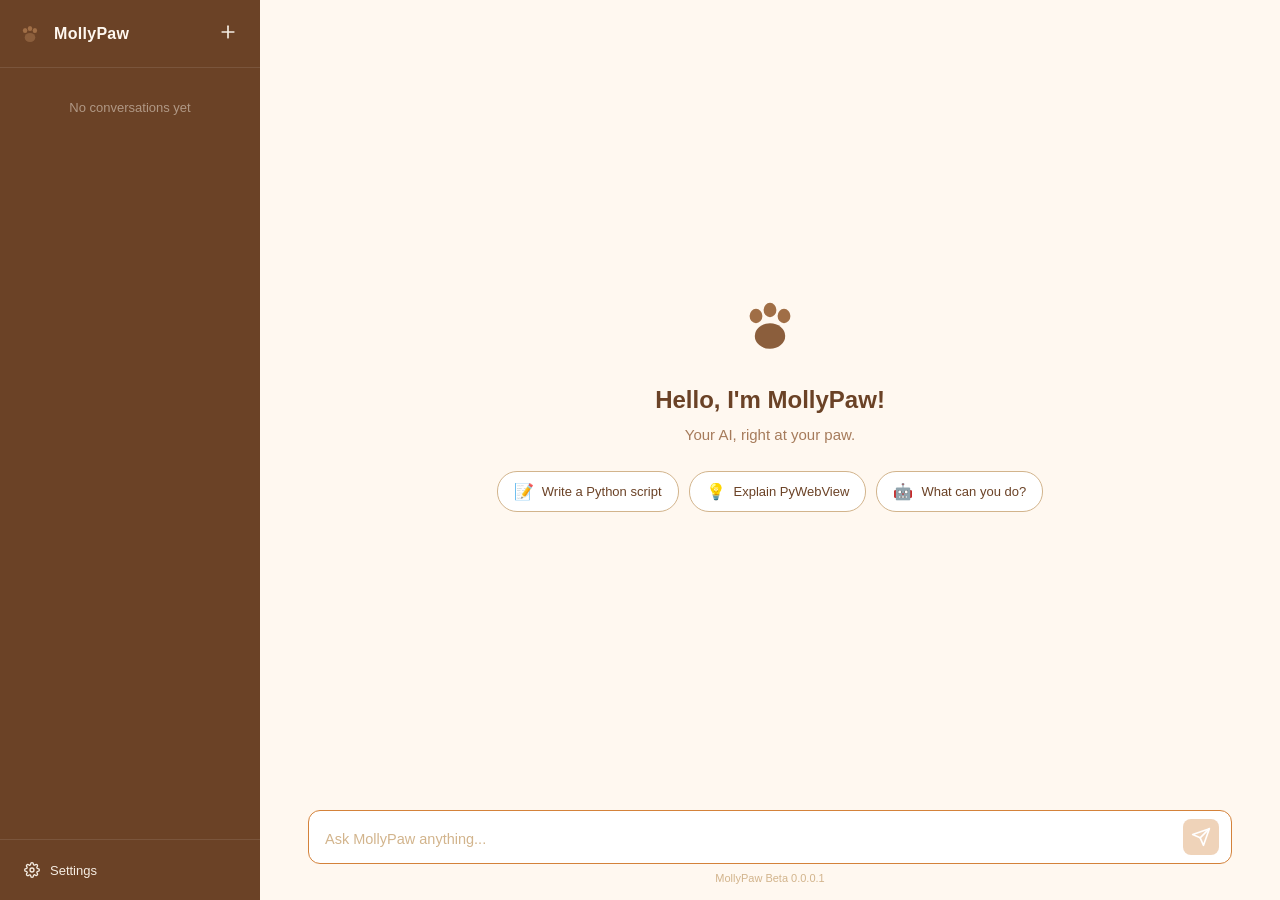
==== frontend/index.html @ 0b3f0322 "fix: inline SVG logo into HTML, add paw-print icon assets, update brand/plan docs" ====
﻿<!DOCTYPE html>
<html lang="zh-CN">
<head>
  <meta charset="UTF-8">
  <meta name="viewport" content="width=device-width, initial-scale=1.0">
  <title>MollyPaw</title>
  <link rel="stylesheet" href="style.css">
</head>
<body>
  <!-- 侧边栏 -->
  <aside id="sidebar">
    <div class="sidebar-header">
      <div class="logo-area">
        <svg role="img" aria-label="MollyPaw logo" class="logo-img" viewBox="0 0 200 200" xmlns="http://www.w3.org/2000/svg"><ellipse cx="100" cy="125" rx="38" ry="32" fill="#8B5E3C"/><ellipse cx="65" cy="75" rx="16" ry="18" fill="#A06E46"/><ellipse cx="100" cy="60" rx="16" ry="18" fill="#A06E46"/><ellipse cx="135" cy="75" rx="16" ry="18" fill="#A06E46"/></svg>
        <span class="logo-text">MollyPaw</span>
      </div>
      <button id="new-chat-btn" class="icon-btn" title="New Chat">
        <svg width="20" height="20" viewBox="0 0 24 24" fill="none" stroke="currentColor" stroke-width="2" stroke-linecap="round" stroke-linejoin="round">
          <line x1="12" y1="5" x2="12" y2="19"></line>
          <line x1="5" y1="12" x2="19" y2="12"></line>
        </svg>
      </button>
    </div>
    <div class="sidebar-content">
      <div class="chat-history" id="chat-history">
        <div class="history-empty">No conversations yet</div>
      </div>
    </div>
    <div class="sidebar-footer">
      <button id="settings-btn" class="sidebar-action-btn">
        <svg width="16" height="16" viewBox="0 0 24 24" fill="none" stroke="currentColor" stroke-width="2" stroke-linecap="round" stroke-linejoin="round">
          <circle cx="12" cy="12" r="3"></circle>
          <path d="M19.4 15a1.65 1.65 0 0 0 .33 1.82l.06.06a2 2 0 0 1 0 2.83 2 2 0 0 1-2.83 0l-.06-.06a1.65 1.65 0 0 0-1.82-.33 1.65 1.65 0 0 0-1 1.51V21a2 2 0 0 1-2 2 2 2 0 0 1-2-2v-.09A1.65 1.65 0 0 0 9 19.4a1.65 1.65 0 0 0-1.82.33l-.06.06a2 2 0 0 1-2.83 0 2 2 0 0 1 0-2.83l.06-.06A1.65 1.65 0 0 0 4.68 15a1.65 1.65 0 0 0-1.51-1H3a2 2 0 0 1-2-2 2 2 0 0 1 2-2h.09A1.65 1.65 0 0 0 4.6 9a1.65 1.65 0 0 0-.33-1.82l-.06-.06a2 2 0 0 1 0-2.83 2 2 0 0 1 2.83 0l.06.06A1.65 1.65 0 0 0 9 4.68a1.65 1.65 0 0 0 1-1.51V3a2 2 0 0 1 2-2 2 2 0 0 1 2 2v.09a1.65 1.65 0 0 0 1 1.51 1.65 1.65 0 0 0 1.82-.33l.06-.06a2 2 0 0 1 2.83 0 2 2 0 0 1 0 2.83l-.06.06A1.65 1.65 0 0 0 19.4 9a1.65 1.65 0 0 0 1.51 1H21a2 2 0 0 1 2 2 2 2 0 0 1-2 2h-.09a1.65 1.65 0 0 0-1.51 1z"></path>
        </svg>
        <span>Settings</span>
      </button>
    </div>
  </aside>

  <!-- 主聊天区域 -->
  <main id="main">
    <div class="chat-container" id="chat-container">
      <!-- 欢迎信息 -->
      <div class="welcome-screen" id="welcome-screen">
        <svg role="img" aria-label="MollyPaw logo" class="welcome-logo" viewBox="0 0 200 200" xmlns="http://www.w3.org/2000/svg"><ellipse cx="100" cy="125" rx="38" ry="32" fill="#8B5E3C"/><ellipse cx="65" cy="75" rx="16" ry="18" fill="#A06E46"/><ellipse cx="100" cy="60" rx="16" ry="18" fill="#A06E46"/><ellipse cx="135" cy="75" rx="16" ry="18" fill="#A06E46"/></svg>
        <h1>Hello, I'm MollyPaw!</h1>
        <p class="welcome-sub">Your AI, right at your paw.</p>
        <div class="welcome-prompts">
          <button class="prompt-chip" data-prompt="Help me write a Python script to sort files by extension">
            <span class="prompt-icon">&#128221;</span>
            <span>Write a Python script</span>
          </button>
          <button class="prompt-chip" data-prompt="Explain how PyWebView works under the hood">
            <span class="prompt-icon">&#128161;</span>
            <span>Explain PyWebView</span>
          </button>
          <button class="prompt-chip" data-prompt="What can you do as an AI agent?">
            <span class="prompt-icon">&#129302;</span>
            <span>What can you do?</span>
          </button>
        </div>
      </div>

      <!-- 消息区域 -->
      <div class="messages" id="messages"></div>
    </div>

    <!-- 输入区域 -->
    <div class="input-area">
      <div class="input-wrapper">
        <textarea id="user-input" placeholder="Ask MollyPaw anything..." rows="1"></textarea>
        <button id="send-btn" class="send-btn" disabled>
          <svg width="20" height="20" viewBox="0 0 24 24" fill="none" stroke="currentColor" stroke-width="2" stroke-linecap="round" stroke-linejoin="round">
            <line x1="22" y1="2" x2="11" y2="13"></line>
            <polygon points="22 2 15 22 11 13 2 9 22 2"></polygon>
          </svg>
        </button>
      </div>
      <p class="input-hint">MollyPaw Beta 0.0.0.1</p>
    </div>
  </main>

  <!-- 设置面板 -->
  <div class="modal-overlay" id="settings-modal" style="display:none;">
    <div class="modal">
      <div class="modal-header">
        <h2>Settings</h2>
        <button id="settings-close" class="icon-btn">&times;</button>
      </div>
      <div class="modal-body">
        <div class="form-group">
          <label for="cfg-api-key">API Key</label>
          <input type="password" id="cfg-api-key" placeholder="sk-...">
        </div>
        <div class="form-group">
          <label for="cfg-base-url">Base URL</label>
          <input type="text" id="cfg-base-url" placeholder="https://api.openai.com/v1">
        </div>
        <div class="form-group">
          <label for="cfg-model">Model</label>
          <input type="text" id="cfg-model" placeholder="gpt-3.5-turbo">
        </div>
        <div class="form-group">
          <label for="cfg-temperature">Temperature</label>
          <input type="number" id="cfg-temperature" min="0" max="2" step="0.1" placeholder="0.7">
        </div>
        <div class="form-actions">
          <button id="cfg-save" class="btn-primary">Save</button>
          <button id="cfg-cancel" class="btn-secondary">Cancel</button>
        </div>
        <div id="cfg-status" class="cfg-status"></div>
      </div>
    </div>
  </div>

  <script src="app.js"></script>
</body>
</html>
---- frontend/style.css ----
﻿/* MollyPaw - Warm Brown & White Theme */

:root {
  --deep-brown: #6B4226;
  --mid-brown: #8B5E3C;
  --light-brown: #A67B5B;
  --tan: #D2B48C;
  --pure-white: #FFFFFF;
  --cream: #FFF8F0;
  --warm-gray: #F5EDE3;
  --paw-orange: #D4823A;
  --dark-brown: #3A2A1A;
  --sidebar-width: 260px;
  --radius: 8px;
}

* { margin: 0; padding: 0; box-sizing: border-box; }

body {
  font-family: -apple-system, BlinkMacSystemFont, "Segoe UI", Roboto, "Helvetica Neue", Arial, sans-serif;
  background: var(--cream);
  color: var(--deep-brown);
  display: flex;
  height: 100vh;
  overflow: hidden;
}

/* ---- Sidebar ---- */
#sidebar {
  width: var(--sidebar-width);
  min-width: var(--sidebar-width);
  background: var(--deep-brown);
  color: var(--warm-gray);
  display: flex;
  flex-direction: column;
  user-select: none;
}

.sidebar-header {
  display: flex;
  align-items: center;
  justify-content: space-between;
  padding: 16px;
  border-bottom: 1px solid rgba(255,255,255,0.1);
}

.logo-area {
  display: flex;
  align-items: center;
  gap: 10px;
}

.logo-img {
  width: 28px;
  height: 28px;
  border-radius: 6px;
}

.logo-text {
  font-size: 16px;
  font-weight: 700;
  color: var(--cream);
  letter-spacing: 0.3px;
}

.icon-btn {
  background: none;
  border: none;
  color: var(--warm-gray);
  cursor: pointer;
  padding: 6px;
  border-radius: 6px;
  font-size: 18px;
  line-height: 1;
  transition: background 0.15s;
}
.icon-btn:hover { background: rgba(255,255,255,0.12); }

.sidebar-content {
  flex: 1;
  overflow-y: auto;
  padding: 8px;
}

.chat-history { display: flex; flex-direction: column; gap: 2px; }
.history-empty {
  padding: 24px 16px;
  text-align: center;
  opacity: 0.5;
  font-size: 13px;
}
.history-item {
  padding: 10px 12px;
  border-radius: 6px;
  cursor: pointer;
  font-size: 13px;
  white-space: nowrap;
  overflow: hidden;
  text-overflow: ellipsis;
  transition: background 0.15s;
}
.history-item:hover { background: rgba(255,255,255,0.1); }
.history-item.active { background: rgba(255,255,255,0.15); color: var(--pure-white); }

.sidebar-footer {
  padding: 12px;
  border-top: 1px solid rgba(255,255,255,0.1);
}

.sidebar-action-btn {
  width: 100%;
  display: flex;
  align-items: center;
  gap: 10px;
  padding: 10px 12px;
  background: none;
  border: none;
  color: var(--warm-gray);
  font-size: 13px;
  cursor: pointer;
  border-radius: 6px;
  transition: background 0.15s;
}
.sidebar-action-btn:hover { background: rgba(255,255,255,0.1); }

/* ---- Main Area ---- */
#main {
  flex: 1;
  display: flex;
  flex-direction: column;
  min-width: 0;
}

.chat-container {
  flex: 1;
  overflow-y: auto;
  padding: 0;
  display: flex;
  flex-direction: column;
}

/* ---- Welcome Screen ---- */
.welcome-screen {
  flex: 1;
  display: flex;
  flex-direction: column;
  align-items: center;
  justify-content: center;
  gap: 12px;
  padding: 40px 20px;
}
.welcome-logo {
  width: 80px;
  height: 80px;
  margin-bottom: 8px;
}
.welcome-screen h1 {
  font-size: 24px;
  color: var(--deep-brown);
  font-weight: 700;
}
.welcome-sub {
  font-size: 15px;
  color: var(--light-brown);
  margin-bottom: 16px;
}
.welcome-prompts {
  display: flex;
  gap: 10px;
  flex-wrap: wrap;
  justify-content: center;
  max-width: 600px;
}
.prompt-chip {
  display: flex;
  align-items: center;
  gap: 8px;
  padding: 10px 16px;
  background: var(--pure-white);
  border: 1px solid var(--tan);
  border-radius: 20px;
  font-size: 13px;
  color: var(--deep-brown);
  cursor: pointer;
  transition: all 0.15s;
}
.prompt-chip:hover {
  border-color: var(--paw-orange);
  background: #FFF5EC;
}
.prompt-icon { font-size: 16px; }

/* ---- Messages ---- */
.messages {
  padding: 24px 0;
  display: none;
  flex-direction: column;
  gap: 4px;
}
.messages.has-messages { display: flex; }

.message {
  padding: 12px 48px;
  line-height: 1.65;
  font-size: 14.5px;
  word-wrap: break-word;
  white-space: pre-wrap;
}
.message.user {
  background: var(--pure-white);
  color: var(--deep-brown);
}
.message.assistant {
  background: var(--cream);
  color: var(--dark-brown);
}
.message.error {
  background: #FFF0F0;
  color: #A33;
  font-size: 13px;
}

.message .msg-label {
  font-size: 11px;
  font-weight: 600;
  text-transform: uppercase;
  letter-spacing: 0.5px;
  margin-bottom: 4px;
  color: var(--light-brown);
}
.message.assistant .msg-label { color: var(--mid-brown); }

/* Typing indicator */
.typing-indicator {
  padding: 12px 48px;
  display: flex;
  align-items: center;
  gap: 6px;
  color: var(--light-brown);
  font-size: 13px;
}
.typing-dots span {
  display: inline-block;
  width: 6px; height: 6px;
  background: var(--tan);
  border-radius: 50%;
  animation: blink 1.4s infinite both;
}
.typing-dots span:nth-child(2) { animation-delay: 0.2s; }
.typing-dots span:nth-child(3) { animation-delay: 0.4s; }
@keyframes blink {
  0%, 80%, 100% { opacity: 0.3; }
  40% { opacity: 1; }
}

/* ---- Input Area ---- */
.input-area {
  padding: 12px 48px 16px;
  background: linear-gradient(to top, var(--cream) 60%, transparent);
}

.input-wrapper {
  display: flex;
  align-items: flex-end;
  background: var(--pure-white);
  border: 1.5px solid var(--tan);
  border-radius: 12px;
  padding: 8px 12px 8px 16px;
  transition: border-color 0.15s;
}
.input-wrapper:focus-within {
  border-color: var(--paw-orange);
}

#user-input {
  flex: 1;
  border: none;
  outline: none;
  font-size: 14.5px;
  font-family: inherit;
  color: var(--deep-brown);
  background: transparent;
  resize: none;
  max-height: 120px;
  line-height: 1.5;
  padding: 4px 0;
}
#user-input::placeholder { color: var(--tan); }

.send-btn {
  width: 36px; height: 36px;
  border: none;
  border-radius: 8px;
  background: var(--paw-orange);
  color: var(--pure-white);
  cursor: pointer;
  display: flex;
  align-items: center;
  justify-content: center;
  flex-shrink: 0;
  transition: opacity 0.15s, transform 0.1s;
}
.send-btn:disabled { opacity: 0.35; cursor: default; }
.send-btn:not(:disabled):hover { opacity: 0.9; }
.send-btn:not(:disabled):active { transform: scale(0.93); }

.input-hint {
  text-align: center;
  font-size: 11px;
  color: var(--tan);
  margin-top: 8px;
}

/* ---- Settings Modal ---- */
.modal-overlay {
  position: fixed;
  inset: 0;
  background: rgba(58, 42, 26, 0.35);
  display: flex;
  align-items: center;
  justify-content: center;
  z-index: 100;
  backdrop-filter: blur(3px);
}

.modal {
  background: var(--pure-white);
  border-radius: 12px;
  width: 420px;
  max-width: 90vw;
  box-shadow: 0 12px 40px rgba(58,42,26,0.18);
}

.modal-header {
  display: flex;
  align-items: center;
  justify-content: space-between;
  padding: 18px 20px 14px;
  border-bottom: 1px solid var(--warm-gray);
}
.modal-header h2 {
  font-size: 17px;
  color: var(--deep-brown);
}

.modal-body { padding: 20px; }

.form-group {
  margin-bottom: 16px;
}
.form-group label {
  display: block;
  font-size: 12px;
  font-weight: 600;
  color: var(--mid-brown);
  margin-bottom: 6px;
}
.form-group input {
  width: 100%;
  padding: 9px 12px;
  border: 1.5px solid var(--tan);
  border-radius: 8px;
  font-size: 13.5px;
  color: var(--deep-brown);
  background: var(--cream);
  outline: none;
  transition: border-color 0.15s;
}
.form-group input:focus { border-color: var(--paw-orange); }

.form-actions {
  display: flex;
  gap: 10px;
  margin-top: 20px;
}

.btn-primary {
  flex: 1;
  padding: 9px 0;
  background: var(--paw-orange);
  color: var(--pure-white);
  border: none;
  border-radius: 8px;
  font-size: 13.5px;
  font-weight: 600;
  cursor: pointer;
  transition: opacity 0.15s;
}
.btn-primary:hover { opacity: 0.9; }

.btn-secondary {
  flex: 1;
  padding: 9px 0;
  background: var(--warm-gray);
  color: var(--deep-brown);
  border: none;
  border-radius: 8px;
  font-size: 13.5px;
  cursor: pointer;
  transition: background 0.15s;
}
.btn-secondary:hover { background: var(--tan); }

.cfg-status {
  margin-top: 12px;
  font-size: 12.5px;
  text-align: center;
  min-height: 18px;
}
.cfg-status.ok { color: #4A8; }
.cfg-status.err { color: #A33; }

/* ---- Scrollbar ---- */
::-webkit-scrollbar { width: 6px; }
::-webkit-scrollbar-track { background: transparent; }
::-webkit-scrollbar-thumb { background: var(--tan); border-radius: 3px; }
::-webkit-scrollbar-thumb:hover { background: var(--light-brown); }
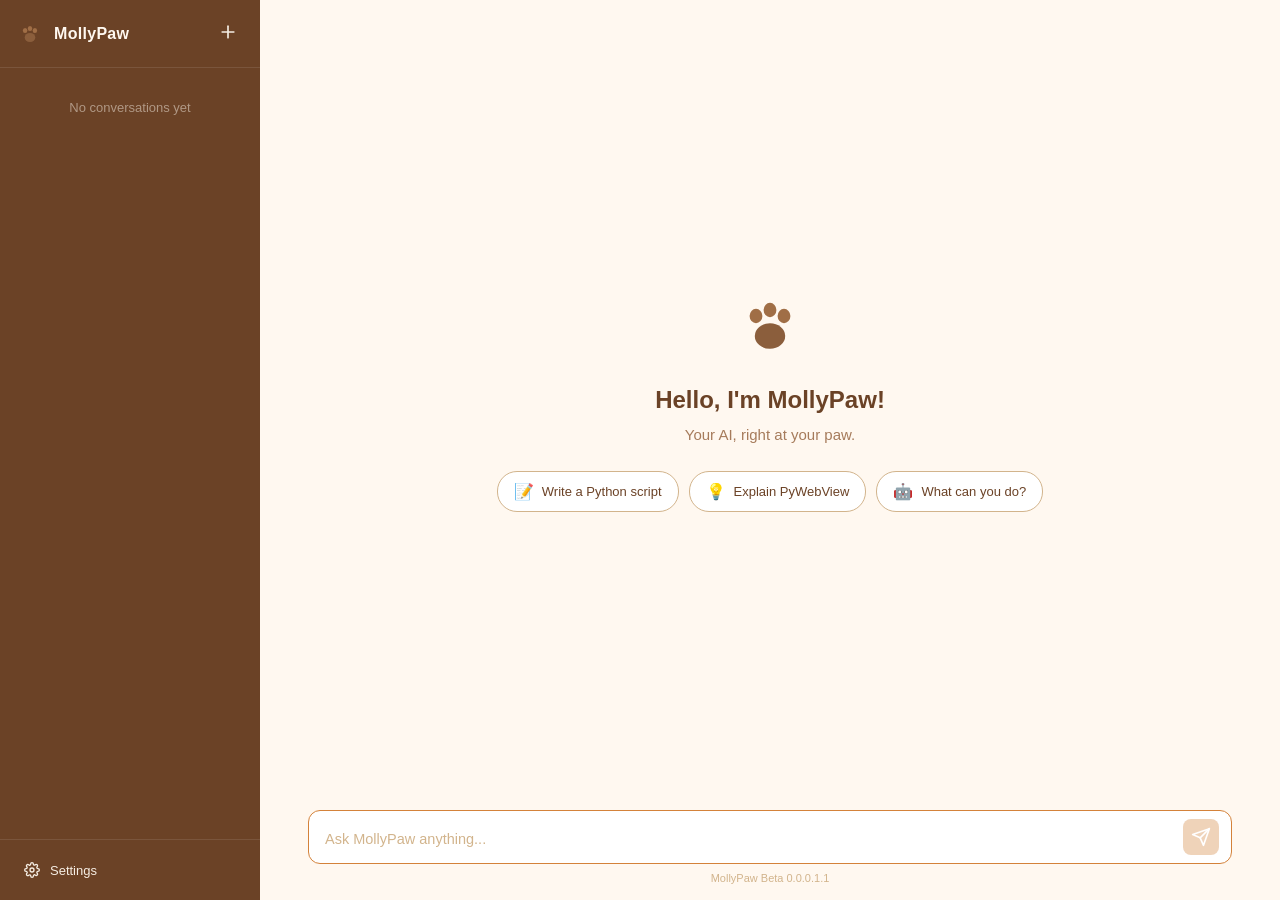
==== commit 74e3f130: "Beta 0.0.0.1.1: async chat, pet transparency, tray fix, timeout 100k" ====
--- a/frontend/index.html
+++ b/frontend/index.html
@@ -1,4 +1,4 @@
-﻿<!DOCTYPE html>
+<!DOCTYPE html>
 <html lang="zh-CN">
 <head>
   <meta charset="UTF-8">
@@ -76,7 +76,7 @@
           </svg>
         </button>
       </div>
-      <p class="input-hint">MollyPaw Beta 0.0.0.1</p>
+      <p class="input-hint">MollyPaw Beta 0.0.0.1.1</p>
     </div>
   </main>
 
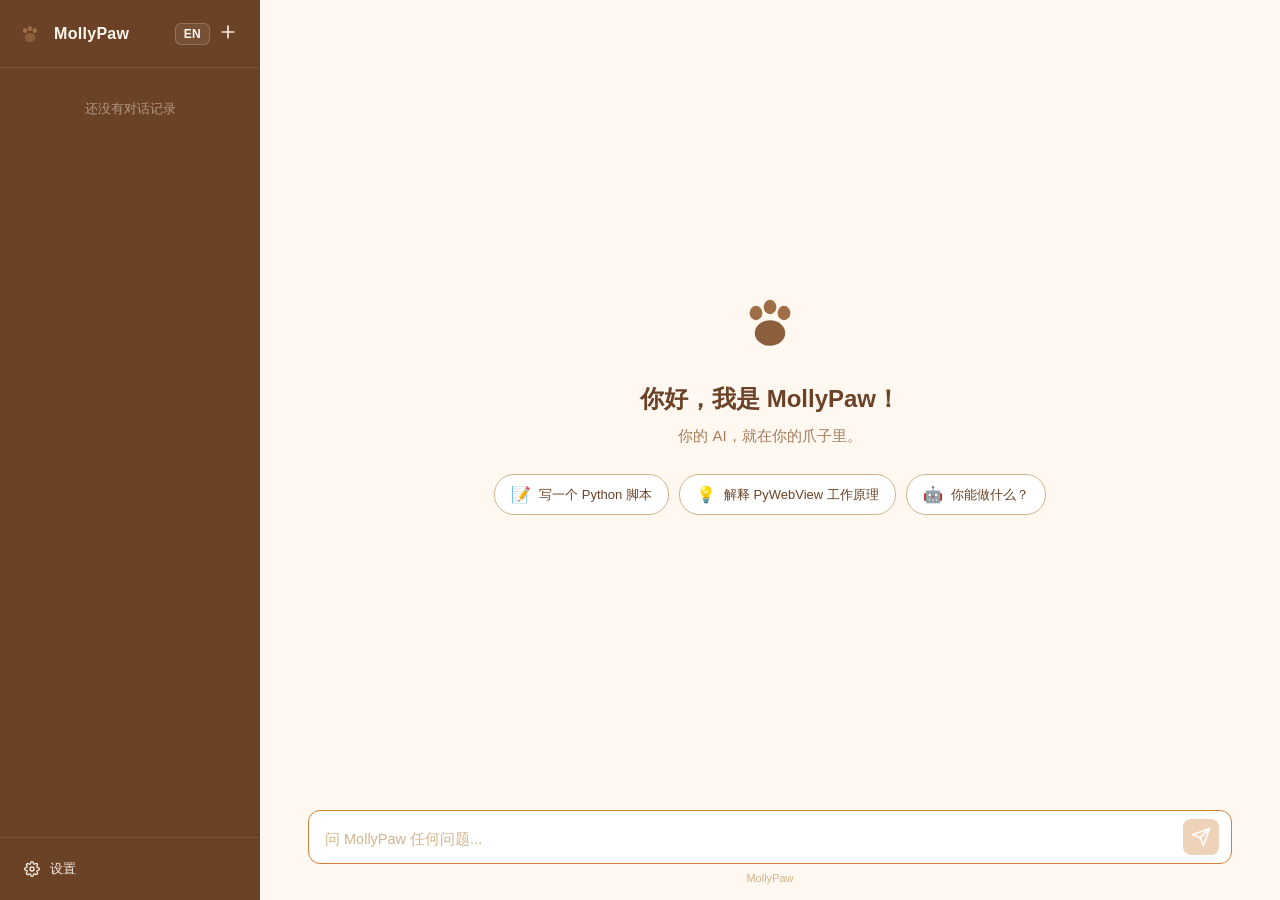
==== commit 69d045bd: "feat: exec tool, skill system, long-term memory, tool approval UI, markdown rendering, i18n, tray+pe" ====
--- a/frontend/index.html
+++ b/frontend/index.html
@@ -7,23 +7,26 @@
   <link rel="stylesheet" href="style.css">
 </head>
 <body>
-  <!-- 侧边栏 -->
+  <!-- sidebar -->
   <aside id="sidebar">
     <div class="sidebar-header">
       <div class="logo-area">
         <svg role="img" aria-label="MollyPaw logo" class="logo-img" viewBox="0 0 200 200" xmlns="http://www.w3.org/2000/svg"><ellipse cx="100" cy="125" rx="38" ry="32" fill="#8B5E3C"/><ellipse cx="65" cy="75" rx="16" ry="18" fill="#A06E46"/><ellipse cx="100" cy="60" rx="16" ry="18" fill="#A06E46"/><ellipse cx="135" cy="75" rx="16" ry="18" fill="#A06E46"/></svg>
         <span class="logo-text">MollyPaw</span>
       </div>
-      <button id="new-chat-btn" class="icon-btn" title="New Chat">
-        <svg width="20" height="20" viewBox="0 0 24 24" fill="none" stroke="currentColor" stroke-width="2" stroke-linecap="round" stroke-linejoin="round">
-          <line x1="12" y1="5" x2="12" y2="19"></line>
-          <line x1="5" y1="12" x2="19" y2="12"></line>
-        </svg>
-      </button>
+      <div class="sidebar-actions">
+        <button id="lang-toggle" class="icon-btn lang-btn" title="Switch Language">EN</button>
+        <button id="new-chat-btn" class="icon-btn" data-i18n="new_chat" data-i18n-attr="title">
+          <svg width="20" height="20" viewBox="0 0 24 24" fill="none" stroke="currentColor" stroke-width="2" stroke-linecap="round" stroke-linejoin="round">
+            <line x1="12" y1="5" x2="12" y2="19"></line>
+            <line x1="5" y1="12" x2="19" y2="12"></line>
+          </svg>
+        </button>
+      </div>
     </div>
     <div class="sidebar-content">
       <div class="chat-history" id="chat-history">
-        <div class="history-empty">No conversations yet</div>
+        <div class="history-empty" data-i18n="no_conversations">No conversations yet</div>
       </div>
     </div>
     <div class="sidebar-footer">
@@ -32,43 +35,43 @@
           <circle cx="12" cy="12" r="3"></circle>
           <path d="M19.4 15a1.65 1.65 0 0 0 .33 1.82l.06.06a2 2 0 0 1 0 2.83 2 2 0 0 1-2.83 0l-.06-.06a1.65 1.65 0 0 0-1.82-.33 1.65 1.65 0 0 0-1 1.51V21a2 2 0 0 1-2 2 2 2 0 0 1-2-2v-.09A1.65 1.65 0 0 0 9 19.4a1.65 1.65 0 0 0-1.82.33l-.06.06a2 2 0 0 1-2.83 0 2 2 0 0 1 0-2.83l.06-.06A1.65 1.65 0 0 0 4.68 15a1.65 1.65 0 0 0-1.51-1H3a2 2 0 0 1-2-2 2 2 0 0 1 2-2h.09A1.65 1.65 0 0 0 4.6 9a1.65 1.65 0 0 0-.33-1.82l-.06-.06a2 2 0 0 1 0-2.83 2 2 0 0 1 2.83 0l.06.06A1.65 1.65 0 0 0 9 4.68a1.65 1.65 0 0 0 1-1.51V3a2 2 0 0 1 2-2 2 2 0 0 1 2 2v.09a1.65 1.65 0 0 0 1 1.51 1.65 1.65 0 0 0 1.82-.33l.06-.06a2 2 0 0 1 2.83 0 2 2 0 0 1 0 2.83l-.06.06A1.65 1.65 0 0 0 19.4 9a1.65 1.65 0 0 0 1.51 1H21a2 2 0 0 1 2 2 2 2 0 0 1-2 2h-.09a1.65 1.65 0 0 0-1.51 1z"></path>
         </svg>
-        <span>Settings</span>
+        <span data-i18n="settings">Settings</span>
       </button>
     </div>
   </aside>
 
-  <!-- 主聊天区域 -->
+  <!-- main chat area -->
   <main id="main">
     <div class="chat-container" id="chat-container">
-      <!-- 欢迎信息 -->
+      <!-- welcome -->
       <div class="welcome-screen" id="welcome-screen">
         <svg role="img" aria-label="MollyPaw logo" class="welcome-logo" viewBox="0 0 200 200" xmlns="http://www.w3.org/2000/svg"><ellipse cx="100" cy="125" rx="38" ry="32" fill="#8B5E3C"/><ellipse cx="65" cy="75" rx="16" ry="18" fill="#A06E46"/><ellipse cx="100" cy="60" rx="16" ry="18" fill="#A06E46"/><ellipse cx="135" cy="75" rx="16" ry="18" fill="#A06E46"/></svg>
-        <h1>Hello, I'm MollyPaw!</h1>
-        <p class="welcome-sub">Your AI, right at your paw.</p>
+        <h1 data-i18n="welcome_title">Hello, I'm MollyPaw!</h1>
+        <p class="welcome-sub" data-i18n="welcome_sub">Your AI, right at your paw.</p>
         <div class="welcome-prompts">
-          <button class="prompt-chip" data-prompt="Help me write a Python script to sort files by extension">
+          <button class="prompt-chip" data-prompt="Help me write a Python script to sort files by extension" data-i18n-prompt="chip_prompt1">
             <span class="prompt-icon">&#128221;</span>
-            <span>Write a Python script</span>
+            <span data-i18n="chip1">Write a Python script</span>
           </button>
-          <button class="prompt-chip" data-prompt="Explain how PyWebView works under the hood">
+          <button class="prompt-chip" data-prompt="Explain how PyWebView works under the hood" data-i18n-prompt="chip_prompt2">
             <span class="prompt-icon">&#128161;</span>
-            <span>Explain PyWebView</span>
+            <span data-i18n="chip2">Explain PyWebView</span>
           </button>
-          <button class="prompt-chip" data-prompt="What can you do as an AI agent?">
+          <button class="prompt-chip" data-prompt="What can you do as an AI agent?" data-i18n-prompt="chip_prompt3">
             <span class="prompt-icon">&#129302;</span>
-            <span>What can you do?</span>
+            <span data-i18n="chip3">What can you do?</span>
           </button>
         </div>
       </div>
 
-      <!-- 消息区域 -->
+      <!-- messages -->
       <div class="messages" id="messages"></div>
     </div>
 
-    <!-- 输入区域 -->
+    <!-- input area -->
     <div class="input-area">
       <div class="input-wrapper">
-        <textarea id="user-input" placeholder="Ask MollyPaw anything..." rows="1"></textarea>
+        <textarea id="user-input" data-i18n="input_placeholder" data-i18n-attr="placeholder" placeholder="Ask MollyPaw anything..." rows="1"></textarea>
         <button id="send-btn" class="send-btn" disabled>
           <svg width="20" height="20" viewBox="0 0 24 24" fill="none" stroke="currentColor" stroke-width="2" stroke-linecap="round" stroke-linejoin="round">
             <line x1="22" y1="2" x2="11" y2="13"></line>
@@ -76,43 +79,84 @@
           </svg>
         </button>
       </div>
-      <p class="input-hint">MollyPaw Beta 0.0.0.1.1</p>
+      <p class="input-hint" data-i18n="hint">MollyPaw Beta 0.0.0.1.1</p>
     </div>
   </main>
 
-  <!-- 设置面板 -->
+  <!-- settings panel -->
   <div class="modal-overlay" id="settings-modal" style="display:none;">
     <div class="modal">
       <div class="modal-header">
-        <h2>Settings</h2>
+        <h2 data-i18n="settings_title">Settings</h2>
         <button id="settings-close" class="icon-btn">&times;</button>
       </div>
       <div class="modal-body">
         <div class="form-group">
-          <label for="cfg-api-key">API Key</label>
+          <label for="cfg-api-key" data-i18n="api_key_label">API Key</label>
           <input type="password" id="cfg-api-key" placeholder="sk-...">
         </div>
         <div class="form-group">
-          <label for="cfg-base-url">Base URL</label>
+          <label for="cfg-base-url" data-i18n="base_url_label">Base URL</label>
           <input type="text" id="cfg-base-url" placeholder="https://api.openai.com/v1">
         </div>
         <div class="form-group">
-          <label for="cfg-model">Model</label>
+          <label for="cfg-model" data-i18n="model_label">Model</label>
           <input type="text" id="cfg-model" placeholder="gpt-3.5-turbo">
         </div>
         <div class="form-group">
-          <label for="cfg-temperature">Temperature</label>
+          <label for="cfg-temperature" data-i18n="temp_label">Temperature</label>
           <input type="number" id="cfg-temperature" min="0" max="2" step="0.1" placeholder="0.7">
         </div>
+        <div class="form-group">
+          <label for="cfg-approval-mode" data-i18n="approval_mode_label">Tool Approval Mode</label>
+          <select id="cfg-approval-mode">
+            <option value="prompt_all" data-i18n="approval_all">Prompt for all tools</option>
+            <option value="prompt_dangerous" selected data-i18n="approval_dangerous">Prompt dangerous only</option>
+            <option value="full_access" data-i18n="approval_full">Full access (no prompts)</option>
+          </select>
+        </div>
         <div class="form-actions">
-          <button id="cfg-save" class="btn-primary">Save</button>
-          <button id="cfg-cancel" class="btn-secondary">Cancel</button>
+          <button id="cfg-save" class="btn-primary" data-i18n="save">Save</button>
+          <button id="cfg-cancel" class="btn-secondary" data-i18n="cancel">Cancel</button>
         </div>
         <div id="cfg-status" class="cfg-status"></div>
       </div>
     </div>
   </div>
 
+  <!-- Approval Modal -->
+  <div class="approval-overlay" id="approval-overlay" style="display:none;">
+    <div class="approval-modal">
+      <div class="approval-header">
+        <span class="approval-icon">&#9888;&#65039;</span>
+        <h3 data-i18n="approval_title">Approval Required</h3>
+      </div>
+      <div class="approval-body">
+        <div class="approval-detail">
+          <span class="approval-label" data-i18n="approval_tool">Tool</span>
+          <span id="approval-tool-name"></span>
+        </div>
+        <div class="approval-detail">
+          <span class="approval-label" data-i18n="approval_args">Arguments</span>
+          <pre id="approval-args"></pre>
+        </div>
+        <div class="approval-detail">
+          <span class="approval-label" data-i18n="approval_danger">Danger Level</span>
+          <span id="approval-danger" class="danger-badge">dangerous</span>
+        </div>
+      </div>
+      <div class="approval-actions">
+        <button id="approval-approve" class="btn-approve" data-i18n="approval_approve">Approve</button>
+        <button id="approval-reject" class="btn-reject" data-i18n="approval_reject">Reject</button>
+        <label class="approval-always">
+          <input type="checkbox" id="approval-always-check"> <span data-i18n="approval_always">Always approve in this session</span>
+        </label>
+      </div>
+    </div>
+  </div>
+
+  <script src="marked.min.js"></script>
   <script src="app.js"></script>
+
 </body>
 </html>
--- a/frontend/style.css
+++ b/frontend/style.css
@@ -1,4 +1,4 @@
-﻿/* MollyPaw - Warm Brown & White Theme */
+/* MollyPaw - Warm Brown & White Theme */
 
 :root {
   --deep-brown: #6B4226;
@@ -90,14 +90,39 @@
   font-size: 13px;
 }
 .history-item {
+  display: flex;
+  align-items: center;
   padding: 10px 12px;
   border-radius: 6px;
   cursor: pointer;
   font-size: 13px;
+  transition: background 0.15s;
+}
+.history-item-title {
+  flex: 1;
   white-space: nowrap;
   overflow: hidden;
   text-overflow: ellipsis;
-  transition: background 0.15s;
+  min-width: 0;
+}
+.history-item-delete {
+  display: none;
+  background: none;
+  border: none;
+  color: rgba(255,255,255,0.5);
+  font-size: 16px;
+  cursor: pointer;
+  padding: 2px 6px;
+  border-radius: 4px;
+  flex-shrink: 0;
+  line-height: 1;
+}
+.history-item:hover .history-item-delete {
+  display: block;
+}
+.history-item-delete:hover {
+  color: #FF6B6B;
+  background: rgba(255,255,255,0.1);
 }
 .history-item:hover { background: rgba(255,255,255,0.1); }
 .history-item.active { background: rgba(255,255,255,0.15); color: var(--pure-white); }
@@ -415,3 +440,396 @@
 ::-webkit-scrollbar-track { background: transparent; }
 ::-webkit-scrollbar-thumb { background: var(--tan); border-radius: 3px; }
 ::-webkit-scrollbar-thumb:hover { background: var(--light-brown); }
+
+/* ---- Tool Call Indicators ---- */
+.tool-call-indicator {
+  margin: 4px 48px;
+  padding: 10px 14px;
+  background: #FFF5EC;
+  border: 1px solid var(--tan);
+  border-left: 3px solid var(--paw-orange);
+  border-radius: 6px;
+  font-size: 13px;
+  cursor: pointer;
+  transition: background 0.15s;
+}
+.tool-call-indicator:hover {
+  background: #FFEFD8;
+}
+
+.tc-header {
+  display: flex;
+  align-items: center;
+  gap: 8px;
+  margin-bottom: 6px;
+}
+
+.tc-icon {
+  font-size: 14px;
+}
+
+.tc-name {
+  font-weight: 600;
+  color: var(--deep-brown);
+  font-family: "SF Mono", "Cascadia Code", "Consolas", monospace;
+}
+
+.tc-danger {
+  font-size: 11px;
+  padding: 1px 6px;
+  border-radius: 4px;
+  font-weight: 500;
+}
+
+.tc-danger-safe {
+  background: #E8F5E9;
+  color: #2E7D32;
+}
+.tc-danger-moderate {
+  background: #FFF3E0;
+  color: #E65100;
+}
+.tc-danger-dangerous {
+  background: #FFEBEE;
+  color: #C62828;
+}
+
+.tc-args {
+  margin: 4px 0;
+  padding: 6px 10px;
+  background: rgba(0, 0, 0, 0.04);
+  border-radius: 4px;
+  font-size: 12px;
+  color: var(--deep-brown);
+  max-height: 100px;
+  overflow-y: auto;
+  white-space: pre-wrap;
+  word-break: break-all;
+  display: none;
+}
+.tool-call-indicator.expanded .tc-args {
+  display: block;
+}
+
+.tc-status {
+  font-size: 12px;
+  color: var(--light-brown);
+  margin-top: 4px;
+}
+.tc-running {
+  color: var(--paw-orange);
+}
+.tc-done {
+  color: #4A8;
+}
+.tc-error {
+  color: #A33;
+}
+.tc-rejected {
+  color: #A33;
+}
+
+/* ---- Approval Modal ---- */
+.approval-overlay {
+  position: fixed;
+  inset: 0;
+  background: rgba(58, 42, 26, 0.5);
+  display: flex;
+  align-items: center;
+  justify-content: center;
+  z-index: 200;
+  backdrop-filter: blur(4px);
+}
+
+.approval-modal {
+  background: var(--pure-white);
+  border-radius: 12px;
+  width: 460px;
+  max-width: 90vw;
+  box-shadow: 0 16px 48px rgba(58, 42, 26, 0.25);
+  border: 2px solid var(--paw-orange);
+}
+
+.approval-header {
+  display: flex;
+  align-items: center;
+  gap: 10px;
+  padding: 18px 20px 14px;
+  border-bottom: 1px solid var(--warm-gray);
+}
+
+.approval-header h3 {
+  font-size: 16px;
+  color: var(--deep-brown);
+  margin: 0;
+}
+
+.approval-icon {
+  font-size: 22px;
+}
+
+.approval-body {
+  padding: 16px 20px;
+}
+
+.approval-detail {
+  margin-bottom: 12px;
+}
+
+.approval-label {
+  display: block;
+  font-size: 11px;
+  font-weight: 600;
+  text-transform: uppercase;
+  letter-spacing: 0.5px;
+  color: var(--light-brown);
+  margin-bottom: 4px;
+}
+
+.approval-detail pre {
+  margin: 0;
+  padding: 8px 10px;
+  background: var(--cream);
+  border-radius: 6px;
+  font-size: 12.5px;
+  color: var(--deep-brown);
+  max-height: 120px;
+  overflow-y: auto;
+  white-space: pre-wrap;
+  word-break: break-all;
+}
+
+.danger-badge {
+  display: inline-block;
+  padding: 2px 8px;
+  border-radius: 4px;
+  font-size: 12px;
+  font-weight: 600;
+}
+.danger-safe {
+  background: #E8F5E9;
+  color: #2E7D32;
+}
+.danger-moderate {
+  background: #FFF3E0;
+  color: #E65100;
+}
+.danger-dangerous {
+  background: #FFEBEE;
+  color: #C62828;
+}
+
+.approval-actions {
+  padding: 14px 20px;
+  border-top: 1px solid var(--warm-gray);
+  display: flex;
+  align-items: center;
+  gap: 10px;
+}
+
+.btn-approve {
+  padding: 8px 24px;
+  background: var(--paw-orange);
+  color: white;
+  border: none;
+  border-radius: 8px;
+  font-size: 13.5px;
+  font-weight: 600;
+  cursor: pointer;
+}
+.btn-approve:hover {
+  opacity: 0.9;
+}
+
+.btn-reject {
+  padding: 8px 24px;
+  background: var(--warm-gray);
+  color: var(--deep-brown);
+  border: none;
+  border-radius: 8px;
+  font-size: 13.5px;
+  cursor: pointer;
+}
+.btn-reject:hover {
+  background: var(--tan);
+}
+
+.approval-always {
+  margin-left: auto;
+  font-size: 12px;
+  color: var(--light-brown);
+  cursor: pointer;
+  display: flex;
+  align-items: center;
+  gap: 4px;
+}
+
+/* ---- Settings select ---- */
+.form-group select {
+  width: 100%;
+  padding: 9px 12px;
+  border: 1.5px solid var(--tan);
+  border-radius: 8px;
+  font-size: 13.5px;
+  color: var(--deep-brown);
+  background: var(--cream);
+  outline: none;
+  transition: border-color 0.15s;
+  appearance: auto;
+}
+.form-group select:focus {
+  border-color: var(--paw-orange);
+}
+
+/* ---- Language Toggle ---- */
+.sidebar-actions {
+  display: flex;
+  align-items: center;
+  gap: 2px;
+}
+
+.lang-btn {
+  font-size: 12px;
+  font-weight: 700;
+  padding: 4px 8px;
+  border-radius: 6px;
+  letter-spacing: 0.3px;
+  color: var(--cream);
+  border: 1px solid rgba(255,255,255,0.2);
+  background: rgba(255,255,255,0.08);
+  transition: background 0.15s, border-color 0.15s;
+}
+.lang-btn:hover {
+  background: rgba(255,255,255,0.18);
+  border-color: rgba(255,255,255,0.35);
+}
+
+/* ---- Markdown Rendering ---- */
+.msg-body h1, .msg-body h2, .msg-body h3, .msg-body h4, .msg-body h5, .msg-body h6 {
+  color: var(--deep-brown);
+  font-weight: 700;
+  margin: 16px 0 8px;
+  line-height: 1.3;
+}
+.msg-body h1 { font-size: 20px; }
+.msg-body h2 { font-size: 18px; border-bottom: 1px solid var(--tan); padding-bottom: 4px; }
+.msg-body h3 { font-size: 16px; }
+.msg-body h4, .msg-body h5, .msg-body h6 { font-size: 14px; }
+
+.msg-body p {
+  margin: 6px 0;
+  line-height: 1.7;
+}
+
+.msg-body ul, .msg-body ol {
+  margin: 8px 0;
+  padding-left: 24px;
+}
+.msg-body li {
+  margin: 3px 0;
+  line-height: 1.6;
+}
+.msg-body li > ul, .msg-body li > ol {
+  margin: 2px 0;
+}
+
+.msg-body blockquote {
+  margin: 10px 0;
+  padding: 8px 16px;
+  border-left: 3px solid var(--paw-orange);
+  background: rgba(212, 130, 58, 0.06);
+  border-radius: 0 6px 6px 0;
+  color: var(--light-brown);
+}
+.msg-body blockquote p {
+  margin: 4px 0;
+}
+
+.msg-body pre {
+  margin: 10px 0;
+  padding: 12px 16px;
+  background: var(--dark-brown);
+  color: #F5EDE3;
+  border-radius: 6px;
+  overflow-x: auto;
+  font-size: 12.5px;
+  line-height: 1.5;
+}
+.msg-body pre code {
+  background: none;
+  padding: 0;
+  color: inherit;
+  font-size: inherit;
+}
+
+.msg-body code {
+  background: rgba(107, 66, 38, 0.08);
+  color: var(--deep-brown);
+  padding: 2px 6px;
+  border-radius: 4px;
+  font-family: "SF Mono", "Cascadia Code", "Consolas", monospace;
+  font-size: 12.5px;
+}
+
+.msg-body table {
+  margin: 10px 0;
+  border-collapse: collapse;
+  width: 100%;
+  font-size: 13px;
+  border-radius: 6px;
+  overflow: hidden;
+}
+.msg-body th {
+  background: var(--mid-brown);
+  color: var(--pure-white);
+  padding: 8px 12px;
+  text-align: left;
+  font-weight: 600;
+}
+.msg-body td {
+  padding: 7px 12px;
+  border-bottom: 1px solid rgba(210, 180, 140, 0.3);
+}
+.msg-body tr:nth-child(even) td {
+  background: rgba(210, 180, 140, 0.08);
+}
+.msg-body tr:hover td {
+  background: rgba(212, 130, 58, 0.08);
+}
+
+.msg-body hr {
+  border: none;
+  border-top: 1px solid var(--tan);
+  margin: 14px 0;
+}
+
+.msg-body a {
+  color: var(--paw-orange);
+  text-decoration: none;
+  border-bottom: 1px solid transparent;
+  transition: border-color 0.15s;
+}
+.msg-body a:hover {
+  border-bottom-color: var(--paw-orange);
+}
+
+.msg-body img {
+  max-width: 100%;
+  border-radius: 6px;
+  margin: 6px 0;
+}
+
+.msg-body strong {
+  font-weight: 700;
+  color: var(--deep-brown);
+}
+
+.msg-body em {
+  font-style: italic;
+  color: var(--light-brown);
+}
+
+.msg-body del {
+  text-decoration: line-through;
+  opacity: 0.6;
+}
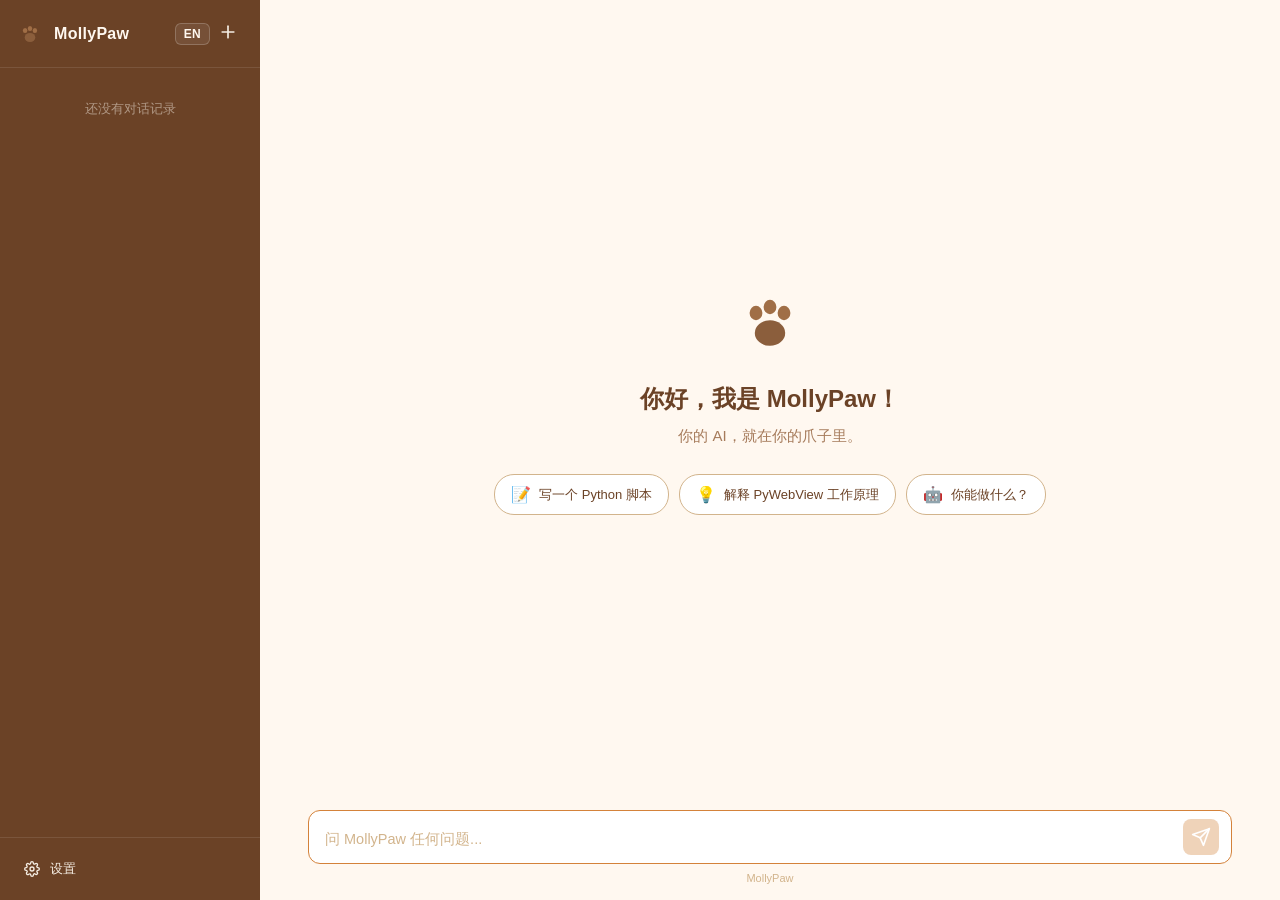
==== commit c1264fbb: "feat: add provider catalog and responses API support" ====
--- a/frontend/index.html
+++ b/frontend/index.html
@@ -1,4 +1,4 @@
-<!DOCTYPE html>
+﻿<!DOCTYPE html>
 <html lang="zh-CN">
 <head>
   <meta charset="UTF-8">
@@ -79,7 +79,7 @@
           </svg>
         </button>
       </div>
-      <p class="input-hint" data-i18n="hint">MollyPaw Beta 0.0.0.1.1</p>
+      <p class="input-hint" data-i18n="hint">MollyPaw Beta 0.0.0.1.4</p>
     </div>
   </main>
 
@@ -92,16 +92,31 @@
       </div>
       <div class="modal-body">
         <div class="form-group">
+          <label for="cfg-provider" data-i18n="provider_label">Provider</label>
+          <select id="cfg-provider"></select>
+        </div>
+        <div class="form-group">
           <label for="cfg-api-key" data-i18n="api_key_label">API Key</label>
           <input type="password" id="cfg-api-key" placeholder="sk-...">
         </div>
-        <div class="form-group">
+        <div class="form-group" id="cfg-custom-url-group" style="display:none;">
           <label for="cfg-base-url" data-i18n="base_url_label">Base URL</label>
-          <input type="text" id="cfg-base-url" placeholder="https://api.openai.com/v1">
+          <input type="text" id="cfg-base-url" placeholder="https://api.example.com/v1">
+        </div>
+        <div class="form-group" id="cfg-protocol-group" style="display:none;">
+          <label for="cfg-protocol" data-i18n="protocol_label">API Protocol</label>
+          <select id="cfg-protocol">
+            <option value="chat" data-i18n="protocol_chat">OpenAI Chat Completions</option>
+            <option value="responses" data-i18n="protocol_responses">OpenAI Responses</option>
+          </select>
         </div>
         <div class="form-group">
           <label for="cfg-model" data-i18n="model_label">Model</label>
-          <input type="text" id="cfg-model" placeholder="gpt-3.5-turbo">
+          <div class="model-row">
+            <select id="cfg-model" disabled></select>
+            <button id="cfg-fetch-models" class="btn-secondary" type="button" data-i18n="fetch_models">拉取模型</button>
+          </div>
+          <input type="text" id="cfg-manual-model" class="manual-model" style="display:none;" placeholder="model-id">
         </div>
         <div class="form-group">
           <label for="cfg-temperature" data-i18n="temp_label">Temperature</label>
--- a/frontend/style.css
+++ b/frontend/style.css
@@ -1,4 +1,4 @@
-/* MollyPaw - Warm Brown & White Theme */
+﻿/* MollyPaw - Warm Brown & White Theme */
 
 :root {
   --deep-brown: #6B4226;
@@ -832,4 +832,9 @@
 .msg-body del {
   text-decoration: line-through;
   opacity: 0.6;
-}+}
+
+.model-row { display: flex; gap: 8px; align-items: center; }
+.model-row select { flex: 1; min-width: 0; }
+.model-row button { flex: 0 0 auto; width: auto; padding: 9px 12px; }
+.manual-model { margin-top: 8px; }
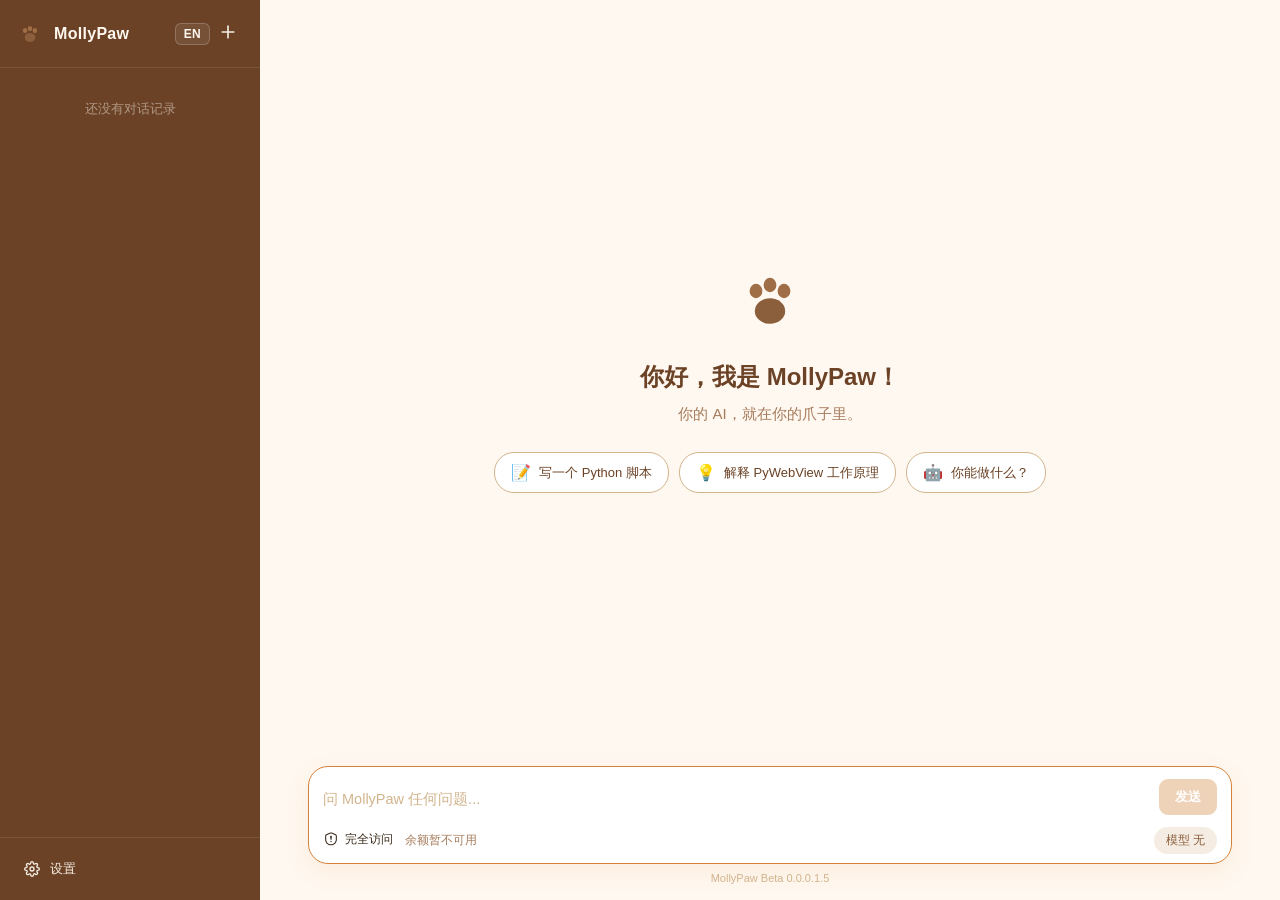
==== commit 32fd94d1: "feat: 远程互联 —— 手机通过加密中继连上电脑 端到端加密（X25519 + HKDF + AES-256-GCM），中继是盲转发，看不到任何内容。  核心： - agent/relay/  加" ====
--- a/frontend/index.html
+++ b/frontend/index.html
@@ -1,4 +1,4 @@
-﻿<!DOCTYPE html>
+<!DOCTYPE html>
 <html lang="zh-CN">
 <head>
   <meta charset="UTF-8">
@@ -70,16 +70,57 @@
 
     <!-- input area -->
     <div class="input-area">
-      <div class="input-wrapper">
-        <textarea id="user-input" data-i18n="input_placeholder" data-i18n-attr="placeholder" placeholder="Ask MollyPaw anything..." rows="1"></textarea>
-        <button id="send-btn" class="send-btn" disabled>
-          <svg width="20" height="20" viewBox="0 0 24 24" fill="none" stroke="currentColor" stroke-width="2" stroke-linecap="round" stroke-linejoin="round">
-            <line x1="22" y1="2" x2="11" y2="13"></line>
-            <polygon points="22 2 15 22 11 13 2 9 22 2"></polygon>
-          </svg>
-        </button>
-      </div>
-      <p class="input-hint" data-i18n="hint">MollyPaw Beta 0.0.0.1.4</p>
+      <div class="composer">
+        <div class="input-wrapper">
+          <textarea id="user-input" data-i18n="input_placeholder" data-i18n-attr="placeholder" placeholder="Ask MollyPaw anything..." rows="1"></textarea>
+          <button id="stop-btn" class="stop-btn" type="button" style="display:none;" data-i18n="stop">停止</button>
+          <button id="send-btn" class="send-btn" disabled data-i18n="send">发送</button>
+        </div>
+        <div class="input-status">
+          <div class="status-left">
+            <div class="approval-anchor">
+              <button id="approval-btn" class="status-btn approval-trigger" type="button">
+                <span class="approval-trigger-icon" data-mode-icon="prompt_all"><svg viewBox="0 0 20 20" fill="none" aria-hidden="true"><path fill="currentColor" d="M12.6683 4.16699C12.6683 3.84391 12.4065 3.58203 12.0834 3.58203C11.7603 3.58203 11.4984 3.84391 11.4984 4.16699V7.91699L11.4847 8.05078C11.4227 8.35375 11.1547 8.58203 10.8334 8.58203C10.4662 8.58203 10.1685 8.28411 10.1683 7.91699V3.75C10.1683 3.42691 9.90646 3.16504 9.58337 3.16504C9.26029 3.16504 8.99841 3.42691 8.99841 3.75V7.91699C8.99824 8.28411 8.70053 8.58203 8.33337 8.58203C7.96621 8.58203 7.66851 8.28411 7.66833 7.91699V5C7.66833 4.67691 7.40646 4.41504 7.08337 4.41504C6.76029 4.41504 6.49841 4.67691 6.49841 5V9.30371C6.53326 9.3429 6.56715 9.38359 6.59998 9.42578L8.02478 11.2588C8.25005 11.5486 8.19821 11.9659 7.90857 12.1914C7.6187 12.4169 7.20048 12.365 6.97498 12.0752L5.55017 10.2432C5.15812 9.7391 4.41813 9.73637 4.01501 10.1924C4.04396 10.426 4.11486 10.8323 4.25525 11.3486C4.44664 12.0525 4.75404 12.9113 5.21619 13.7383C6.14103 15.3931 7.62465 16.835 10.0004 16.835C12.8545 16.8348 15.1682 14.5211 15.1683 11.667V6.25C15.1683 5.92691 14.9065 5.66504 14.5834 5.66504C14.2603 5.66504 13.9984 5.92691 13.9984 6.25V9.16699C13.9982 9.53411 13.7005 9.83203 13.3334 9.83203C12.9662 9.83203 12.6685 9.53411 12.6683 9.16699V4.16699ZM13.9984 4.42578C14.1828 4.36671 14.3794 4.33496 14.5834 4.33496C15.641 4.33496 16.4984 5.19237 16.4984 6.25V11.667C16.4982 15.2557 13.589 18.1649 10.0004 18.165C6.95953 18.165 5.10939 16.2734 4.05505 14.3867C3.52774 13.4431 3.1843 12.4787 2.97205 11.6982C2.76447 10.9349 2.66834 10.2954 2.66833 10C2.66833 9.87959 2.70117 9.76148 2.76306 9.6582C3.28988 8.78018 4.26555 8.40372 5.16833 8.56152V5C5.16833 3.94237 6.02575 3.08496 7.08337 3.08496C7.31706 3.08496 7.54039 3.12845 7.74744 3.20508C7.98218 2.41297 8.7151 1.83496 9.58337 1.83496C10.1836 1.83496 10.7186 2.11176 11.0697 2.54395C11.3639 2.35978 11.7107 2.25195 12.0834 2.25195C13.141 2.25195 13.9984 3.10937 13.9984 4.16699V4.42578Z"/></svg></span>
+                <span class="approval-trigger-icon" data-mode-icon="prompt_dangerous"><svg viewBox="0 0 20 20" fill="none" aria-hidden="true"><path fill="currentColor" fill-rule="evenodd" clip-rule="evenodd" d="M9.06543 1.95123C9.66107 1.69076 10.3389 1.69071 10.9346 1.95123L15.9346 4.13873C16.7832 4.51008 17.3311 5.34917 17.3311 6.27545V10.5528C17.3309 14.6017 14.0489 17.8847 10 17.8848C5.95108 17.8846 2.66813 14.6017 2.66797 10.5528V6.27545C2.66797 5.34924 3.21695 4.51012 4.06543 4.13873L9.06543 1.95123ZM10.4014 3.16998C10.1456 3.05814 9.85444 3.05819 9.59863 3.16998L4.59863 5.35748C4.23427 5.51708 3.99805 5.87764 3.99805 6.27545V10.5528C3.99821 13.8671 6.68563 16.5546 10 16.5547C13.3144 16.5546 16.0008 13.8671 16.001 10.5528V6.27545C16.001 5.87756 15.7658 5.51703 15.4014 5.35748L10.4014 3.16998Z"/><path fill="currentColor" d="M13.4678 11.4318L13.333 11.4182H10.833C10.466 11.4183 10.1682 11.7162 10.168 12.0832C10.168 12.4504 10.4659 12.7481 10.833 12.7482H13.333L13.4678 12.7346C13.7706 12.6724 13.9981 12.4044 13.9981 12.0832C13.9979 11.7621 13.7706 11.494 13.4678 11.4318Z"/><path fill="currentColor" d="M7.65336 12.426C7.46431 12.7406 7.05607 12.8424 6.74125 12.6535C6.42646 12.4646 6.32395 12.0563 6.51274 11.7414L7.55668 10.0002L6.51274 8.25899C6.32395 7.94412 6.42646 7.53583 6.74125 7.34688C7.05607 7.15799 7.46431 7.25975 7.65336 7.57442L8.90336 9.6584C9.0296 9.86893 9.0296 10.1315 8.90336 10.342L7.65336 12.426Z"/></svg></span>
+                <span class="approval-trigger-icon active" data-mode-icon="full_access"><svg viewBox="0 0 20 20" fill="none" aria-hidden="true"><path fill="currentColor" fill-rule="evenodd" clip-rule="evenodd" d="M9.06543 1.95123C9.66107 1.69076 10.3389 1.69071 10.9346 1.95123L15.9346 4.13873C16.7832 4.51008 17.3311 5.34917 17.3311 6.27545V10.5528C17.3309 14.6017 14.0489 17.8847 10 17.8848C5.95108 17.8846 2.66813 14.6017 2.66797 10.5528V6.27545C2.66797 5.34924 3.21695 4.51012 4.06543 4.13873L9.06543 1.95123ZM10.4014 3.16998C10.1456 3.05814 9.85444 3.05819 9.59863 3.16998L4.59863 5.35748C4.23427 5.51708 3.99805 5.87764 3.99805 6.27545V10.5528C3.99821 13.8671 6.68563 16.5546 10 16.5547C13.3144 16.5546 16.0008 13.8671 16.001 10.5528V6.27545C16.001 5.87756 15.7658 5.51703 15.4014 5.35748L10.4014 3.16998Z"/><path fill="currentColor" d="M10.8883 13.1116C10.8883 13.6025 10.4903 14.0005 9.99936 14.0005C9.50844 14.0005 9.11047 13.6025 9.11047 13.1116C9.11047 12.6207 9.50844 12.2227 9.99936 12.2227C10.4903 12.2227 10.8883 12.6207 10.8883 13.1116Z"/><path fill="currentColor" d="M10.5169 10.8949L11.1135 7.31519C11.2283 6.62672 10.6974 6 9.99941 6C9.30145 6 8.77053 6.62672 8.88528 7.31519L9.4819 10.8949C9.52406 11.1479 9.74294 11.3333 9.99941 11.3333C10.2559 11.3333 10.4748 11.1479 10.5169 10.8949Z"/></svg></span>
+                <span id="approval-label">完全访问</span>
+              </button>
+              <div id="approval-menu" class="approval-menu" hidden>
+                <div class="approval-menu-head"><span class="approval-menu-title">应如何批准 MollyPaw 操作？</span><span class="approval-menu-learn">了解更多</span></div>
+                <button type="button" class="approval-option" data-approval-mode="prompt_all">
+                  <span class="approval-option-icon"><svg viewBox="0 0 20 20" fill="none" aria-hidden="true"><path fill="currentColor" d="M12.6683 4.16699C12.6683 3.84391 12.4065 3.58203 12.0834 3.58203C11.7603 3.58203 11.4984 3.84391 11.4984 4.16699V7.91699L11.4847 8.05078C11.4227 8.35375 11.1547 8.58203 10.8334 8.58203C10.4662 8.58203 10.1685 8.28411 10.1683 7.91699V3.75C10.1683 3.42691 9.90646 3.16504 9.58337 3.16504C9.26029 3.16504 8.99841 3.42691 8.99841 3.75V7.91699C8.99824 8.28411 8.70053 8.58203 8.33337 8.58203C7.96621 8.58203 7.66851 8.28411 7.66833 7.91699V5C7.66833 4.67691 7.40646 4.41504 7.08337 4.41504C6.76029 4.41504 6.49841 4.67691 6.49841 5V9.30371C6.53326 9.3429 6.56715 9.38359 6.59998 9.42578L8.02478 11.2588C8.25005 11.5486 8.19821 11.9659 7.90857 12.1914C7.6187 12.4169 7.20048 12.365 6.97498 12.0752L5.55017 10.2432C5.15812 9.7391 4.41813 9.73637 4.01501 10.1924C4.04396 10.426 4.11486 10.8323 4.25525 11.3486C4.44664 12.0525 4.75404 12.9113 5.21619 13.7383C6.14103 15.3931 7.62465 16.835 10.0004 16.835C12.8545 16.8348 15.1682 14.5211 15.1683 11.667V6.25C15.1683 5.92691 14.9065 5.66504 14.5834 5.66504C14.2603 5.66504 13.9984 5.92691 13.9984 6.25V9.16699C13.9982 9.53411 13.7005 9.83203 13.3334 9.83203C12.9662 9.83203 12.6685 9.53411 12.6683 9.16699V4.16699ZM13.9984 4.42578C14.1828 4.36671 14.3794 4.33496 14.5834 4.33496C15.641 4.33496 16.4984 5.19237 16.4984 6.25V11.667C16.4982 15.2557 13.589 18.1649 10.0004 18.165C6.95953 18.165 5.10939 16.2734 4.05505 14.3867C3.52774 13.4431 3.1843 12.4787 2.97205 11.6982C2.76447 10.9349 2.66834 10.2954 2.66833 10C2.66833 9.87959 2.70117 9.76148 2.76306 9.6582C3.28988 8.78018 4.26555 8.40372 5.16833 8.56152V5C5.16833 3.94237 6.02575 3.08496 7.08337 3.08496C7.31706 3.08496 7.54039 3.12845 7.74744 3.20508C7.98218 2.41297 8.7151 1.83496 9.58337 1.83496C10.1836 1.83496 10.7186 2.11176 11.0697 2.54395C11.3639 2.35978 11.7107 2.25195 12.0834 2.25195C13.141 2.25195 13.9984 3.10937 13.9984 4.16699V4.42578Z"/></svg></span>
+                  <span class="approval-option-copy"><strong>请求批准</strong><small>编辑外部文件和使用互联网时始终询问</small></span>
+                  <span class="approval-option-check"><svg viewBox="0 0 17 17" fill="none" aria-hidden="true"><path fill="currentColor" d="M12.8961 3.64101C13.1297 3.41418 13.4984 3.37523 13.7779 3.56581C14.0571 3.75635 14.1554 4.11331 14.0299 4.41347L13.9615 4.53847L7.71151 13.7045C7.59411 13.8767 7.4063 13.9877 7.19881 14.0072C6.99136 14.0267 6.78564 13.9533 6.63826 13.806L2.88826 10.056L2.79842 9.9457C2.6192 9.67407 2.64927 9.30496 2.88826 9.06581C3.12738 8.82669 3.49647 8.79676 3.76815 8.97597L3.8785 9.06581L7.03084 12.2182L12.8053 3.74941L12.8961 3.64101Z"/></svg></span>
+                </button>
+                <button type="button" class="approval-option" data-approval-mode="prompt_dangerous">
+                  <span class="approval-option-icon"><svg viewBox="0 0 20 20" fill="none" aria-hidden="true"><path fill="currentColor" fill-rule="evenodd" clip-rule="evenodd" d="M9.06543 1.95123C9.66107 1.69076 10.3389 1.69071 10.9346 1.95123L15.9346 4.13873C16.7832 4.51008 17.3311 5.34917 17.3311 6.27545V10.5528C17.3309 14.6017 14.0489 17.8847 10 17.8848C5.95108 17.8846 2.66813 14.6017 2.66797 10.5528V6.27545C2.66797 5.34924 3.21695 4.51012 4.06543 4.13873L9.06543 1.95123ZM10.4014 3.16998C10.1456 3.05814 9.85444 3.05819 9.59863 3.16998L4.59863 5.35748C4.23427 5.51708 3.99805 5.87764 3.99805 6.27545V10.5528C3.99821 13.8671 6.68563 16.5546 10 16.5547C13.3144 16.5546 16.0008 13.8671 16.001 10.5528V6.27545C16.001 5.87756 15.7658 5.51703 15.4014 5.35748L10.4014 3.16998Z"/><path fill="currentColor" d="M13.4678 11.4318L13.333 11.4182H10.833C10.466 11.4183 10.1682 11.7162 10.168 12.0832C10.168 12.4504 10.4659 12.7481 10.833 12.7482H13.333L13.4678 12.7346C13.7706 12.6724 13.9981 12.4044 13.9981 12.0832C13.9979 11.7621 13.7706 11.494 13.4678 11.4318Z"/><path fill="currentColor" d="M7.65336 12.426C7.46431 12.7406 7.05607 12.8424 6.74125 12.6535C6.42646 12.4646 6.32395 12.0563 6.51274 11.7414L7.55668 10.0002L6.51274 8.25899C6.32395 7.94412 6.42646 7.53583 6.74125 7.34688C7.05607 7.15799 7.46431 7.25975 7.65336 7.57442L8.90336 9.6584C9.0296 9.86893 9.0296 10.1315 8.90336 10.342L7.65336 12.426Z"/></svg></span>
+                  <span class="approval-option-copy"><strong>帮我批准</strong><small>仅对检测到的风险操作请求批准</small></span>
+                  <span class="approval-option-check"><svg viewBox="0 0 17 17" fill="none" aria-hidden="true"><path fill="currentColor" d="M12.8961 3.64101C13.1297 3.41418 13.4984 3.37523 13.7779 3.56581C14.0571 3.75635 14.1554 4.11331 14.0299 4.41347L13.9615 4.53847L7.71151 13.7045C7.59411 13.8767 7.4063 13.9877 7.19881 14.0072C6.99136 14.0267 6.78564 13.9533 6.63826 13.806L2.88826 10.056L2.79842 9.9457C2.6192 9.67407 2.64927 9.30496 2.88826 9.06581C3.12738 8.82669 3.49647 8.79676 3.76815 8.97597L3.8785 9.06581L7.03084 12.2182L12.8053 3.74941L12.8961 3.64101Z"/></svg></span>
+                </button>
+                <button type="button" class="approval-option" data-approval-mode="full_access">
+                  <span class="approval-option-icon"><svg viewBox="0 0 20 20" fill="none" aria-hidden="true"><path fill="currentColor" fill-rule="evenodd" clip-rule="evenodd" d="M9.06543 1.95123C9.66107 1.69076 10.3389 1.69071 10.9346 1.95123L15.9346 4.13873C16.7832 4.51008 17.3311 5.34917 17.3311 6.27545V10.5528C17.3309 14.6017 14.0489 17.8847 10 17.8848C5.95108 17.8846 2.66813 14.6017 2.66797 10.5528V6.27545C2.66797 5.34924 3.21695 4.51012 4.06543 4.13873L9.06543 1.95123ZM10.4014 3.16998C10.1456 3.05814 9.85444 3.05819 9.59863 3.16998L4.59863 5.35748C4.23427 5.51708 3.99805 5.87764 3.99805 6.27545V10.5528C3.99821 13.8671 6.68563 16.5546 10 16.5547C13.3144 16.5546 16.0008 13.8671 16.001 10.5528V6.27545C16.001 5.87756 15.7658 5.51703 15.4014 5.35748L10.4014 3.16998Z"/><path fill="currentColor" d="M10.8883 13.1116C10.8883 13.6025 10.4903 14.0005 9.99936 14.0005C9.50844 14.0005 9.11047 13.6025 9.11047 13.1116C9.11047 12.6207 9.50844 12.2227 9.99936 12.2227C10.4903 12.2227 10.8883 12.6207 10.8883 13.1116Z"/><path fill="currentColor" d="M10.5169 10.8949L11.1135 7.31519C11.2283 6.62672 10.6974 6 9.99941 6C9.30145 6 8.77053 6.62672 8.88528 7.31519L9.4819 10.8949C9.52406 11.1479 9.74294 11.3333 9.99941 11.3333C10.2559 11.3333 10.4748 11.1479 10.5169 10.8949Z"/></svg></span>
+                  <span class="approval-option-copy"><strong>完全访问权限</strong><small>可不受限制地访问互联网和你电脑上的任何文件</small></span>
+                  <span class="approval-option-check"><svg viewBox="0 0 17 17" fill="none" aria-hidden="true"><path fill="currentColor" d="M12.8961 3.64101C13.1297 3.41418 13.4984 3.37523 13.7779 3.56581C14.0571 3.75635 14.1554 4.11331 14.0299 4.41347L13.9615 4.53847L7.71151 13.7045C7.59411 13.8767 7.4063 13.9877 7.19881 14.0072C6.99136 14.0267 6.78564 13.9533 6.63826 13.806L2.88826 10.056L2.79842 9.9457C2.6192 9.67407 2.64927 9.30496 2.88826 9.06581C3.12738 8.82669 3.49647 8.79676 3.76815 8.97597L3.8785 9.06581L7.03084 12.2182L12.8053 3.74941L12.8961 3.64101Z"/></svg></span>
+                </button>
+              </div>
+            </div>
+            <span id="balance-status">余额暂不可用</span>
+          </div>
+          <div class="status-right">
+            <button id="model-menu-btn" class="status-btn model-menu-btn" type="button">模型</button>
+            <div id="thinking-menu" class="thinking-menu" hidden>
+              <div id="thinking-current" class="thinking-current">无</div>
+              <div id="thinking-model" class="thinking-model">模型</div>
+              <div class="thinking-slider-wrap">
+                <div class="thinking-slider-track" aria-hidden="true"><div id="thinking-thumb" class="thinking-thumb"></div></div>
+                <input id="thinking-slider" class="thinking-slider" type="range" min="0" max="4" step="1" value="0" aria-label="思考深度">
+                <div class="thinking-dots" aria-hidden="true"><span></span><span></span><span></span><span></span><span></span></div>
+              </div>
+            </div>
+          </div>
+        </div>
+      </div>
+      <p class="input-hint" data-i18n="hint">MollyPaw Beta 0.0.0.1.5</p>
     </div>
   </main>
 
@@ -91,6 +132,13 @@
         <button id="settings-close" class="icon-btn">&times;</button>
       </div>
       <div class="modal-body">
+        <div class="settings-tabs">
+          <button type="button" class="settings-tab active" data-settings-tab="model">模型</button>
+          <button type="button" class="settings-tab" data-settings-tab="permissions">权限</button>
+          <button type="button" class="settings-tab" data-settings-tab="relay" data-i18n="relay_title">远程互联</button>
+          <button type="button" class="settings-tab" data-settings-tab="sleep">睡眠</button>
+        </div>
+        <div class="settings-tab-panel active" data-settings-panel="model">
         <div class="form-group">
           <label for="cfg-provider" data-i18n="provider_label">Provider</label>
           <select id="cfg-provider"></select>
@@ -102,6 +150,10 @@
         <div class="form-group" id="cfg-custom-url-group" style="display:none;">
           <label for="cfg-base-url" data-i18n="base_url_label">Base URL</label>
           <input type="text" id="cfg-base-url" placeholder="https://api.example.com/v1">
+        </div>
+        <div class="form-group" id="cfg-balance-path-group" style="display:none;">
+          <label for="cfg-balance-path">余额接口路径</label>
+          <input type="text" id="cfg-balance-path" placeholder="/user/balance">
         </div>
         <div class="form-group" id="cfg-protocol-group" style="display:none;">
           <label for="cfg-protocol" data-i18n="protocol_label">API Protocol</label>
@@ -119,9 +171,41 @@
           <input type="text" id="cfg-manual-model" class="manual-model" style="display:none;" placeholder="model-id">
         </div>
         <div class="form-group">
+          <label for="cfg-context-window">上下文窗口</label>
+          <div class="model-row context-row">
+            <input type="number" id="cfg-context-window" min="0.01" step="any" placeholder="1">
+            <select id="cfg-context-unit">
+              <option value="K">K tokens</option>
+              <option value="M">M tokens</option>
+            </select>
+          </div>
+        </div>
+        <div class="form-group">
+          <label for="cfg-max-tool-rounds">最大工具轮次</label>
+          <input type="number" id="cfg-max-tool-rounds" min="1" max="1000" step="1" placeholder="100">
+        </div>
+        <div class="form-group">
+          <label for="cfg-max-tokens" data-i18n="max_tokens_label">最大输出 tokens</label>
+          <!--
+            允许留空 = 不发送该参数，由服务端决定（推荐）。
+            有些模型（尤其推理模型）不认 max_tokens，带了直接 400；
+            填一个超过模型总上下文的值也会被上游拒（实测：
+            OpenRouter 上报 "you requested about 2048012 tokens"）。
+            所以不强制必填，并且不再给一个"看着很大"的默认值。
+          -->
+          <input type="number" id="cfg-max-tokens" min="0" step="1024"
+                 data-i18n="max_tokens_ph" data-i18n-attr="placeholder"
+                 placeholder="留空 = 由服务端决定（推荐）">
+          <small class="field-hint" data-i18n="max_tokens_hint">
+            留空最安全。填了就必须小于模型上下文上限，否则上游会报 400。
+          </small>
+        </div>
+        <div class="form-group">
           <label for="cfg-temperature" data-i18n="temp_label">Temperature</label>
           <input type="number" id="cfg-temperature" min="0" max="2" step="0.1" placeholder="0.7">
         </div>
+        </div>
+        <div class="settings-tab-panel" data-settings-panel="permissions">
         <div class="form-group">
           <label for="cfg-approval-mode" data-i18n="approval_mode_label">Tool Approval Mode</label>
           <select id="cfg-approval-mode">
@@ -130,6 +214,158 @@
             <option value="full_access" data-i18n="approval_full">Full access (no prompts)</option>
           </select>
         </div>
+        </div>
+        <div class="settings-tab-panel" data-settings-panel="relay">
+        <div class="relay-section">
+          <p class="relay-intro" data-i18n="relay_desc">让手机通过加密通道连上这台电脑。</p>
+
+          <!-- 状态条 -->
+          <div class="relay-status-row">
+            <span class="relay-state" id="relay-state" data-i18n="relay_stopped">已关闭</span>
+            <span class="relay-room" id="relay-room"></span>
+            <button id="relay-toggle" class="btn-secondary" type="button" data-i18n="relay_enable">开启远程互联</button>
+          </div>
+
+          <!-- 中继选择：官方 / 自建 -->
+          <!--
+            用户明确要求"给普通人的界面不该是一堆技术参数"，
+            所以默认走官方中继，自建是折叠的高级选项。
+          -->
+          <div class="form-group">
+            <label data-i18n="relay_server_label">中继服务器</label>
+            <div class="relay-server-choice" role="radiogroup">
+              <label class="relay-radio">
+                <input type="radio" name="relay-server" value="official" checked>
+                <span>
+                  <strong data-i18n="relay_server_official">官方中继（推荐）</strong>
+                  <small data-i18n="relay_server_official_hint">开箱即用，不用自己搭服务器</small>
+                </span>
+              </label>
+              <label class="relay-radio">
+                <input type="radio" name="relay-server" value="custom">
+                <span>
+                  <strong data-i18n="relay_server_custom">自建中继</strong>
+                  <small data-i18n="relay_server_custom_hint">你有自己的服务器时选这个</small>
+                </span>
+              </label>
+            </div>
+            <div id="relay-url-group" class="relay-url-group" hidden>
+              <input type="text" id="relay-url"
+                     placeholder="wss://your-relay.example.com/server">
+              <small class="relay-hint" data-i18n="relay_url_hint">
+                填你自己部署的中继地址，需以 ws:// 或 wss:// 开头
+              </small>
+            </div>
+          </div>
+
+          <!-- 连接密钥 -->
+          <div class="form-group">
+            <label for="relay-psk" data-i18n="relay_psk">连接密钥</label>
+            <!--
+              用 text 而不是 password：
+              这是一次性连接密钥，不是账号密码。用 password 会导致生成后看不见、
+              复制不了、浏览器也不给"显示密码"按钮（那只对自己输入过的登录框生效）。
+              再加一个"显示/隐藏"按钮，兼顾肩窥场景。
+            -->
+            <div class="relay-psk-row">
+              <input type="text" id="relay-psk" autocomplete="off" spellcheck="false"
+                     data-i18n="relay_psk_ph" data-i18n-attr="placeholder"
+                     placeholder="至少 16 位，含大写、小写、数字">
+              <button id="relay-psk-reveal" class="btn-secondary" type="button"
+                      data-i18n="relay_hide">隐藏</button>
+              <button id="relay-psk-copy" class="btn-secondary" type="button"
+                      data-i18n="relay_copy">复制</button>
+            </div>
+            <small id="relay-psk-hint" class="relay-hint"></small>
+            <div class="relay-psk-actions">
+              <button id="relay-psk-save" class="btn-secondary" type="button" data-i18n="relay_psk_save">保存密钥</button>
+              <button id="relay-psk-gen" class="link-btn" type="button" data-i18n="relay_psk_gen">随机生成一个</button>
+            </div>
+          </div>
+
+          <!-- 配对：扫码即连 -->
+          <div class="relay-pair-block">
+            <div class="relay-pair-head">
+              <strong data-i18n="relay_add_device">添加设备</strong>
+              <div class="relay-pair-actions">
+                <button id="relay-add-app" class="btn-secondary" type="button" data-i18n="relay_add_device">添加设备</button>
+                <button id="relay-add-obs" class="link-btn" type="button" data-i18n="relay_add_observer">添加只读设备</button>
+              </div>
+            </div>
+            <div id="relay-pair-box" class="relay-pair-box" hidden>
+              <!-- 二维码：手机扫一下就配对，不用手输密钥 -->
+              <div class="relay-qr-wrap">
+                <img id="relay-qr" class="relay-qr" alt="配对二维码">
+              </div>
+              <p class="relay-pin-hint" data-i18n="relay_scan_hint">
+                用手机 App 扫这个码就能连上，不用手输密钥。
+              </p>
+              <details class="relay-code-manual">
+                <summary data-i18n="relay_code_manual">手机扫不了？手动复制配对码</summary>
+                <div class="relay-code-row">
+                  <input type="text" id="relay-code" readonly spellcheck="false">
+                  <button id="relay-code-copy" class="btn-secondary" type="button" data-i18n="relay_copy">复制</button>
+                </div>
+              </details>
+              <div class="relay-pin-meta">
+                <span><span data-i18n="relay_pin_ttl">剩余</span> <b id="relay-pin-ttl">900</b>s</span>
+                <span id="relay-pair-role"></span>
+                <button id="relay-pin-cancel" class="link-btn" type="button" data-i18n="relay_cancel">取消</button>
+              </div>
+              <p class="relay-warn" data-i18n="relay_code_warning">
+                配对码等于临时钥匙，别截图发群里。15 分钟内有效，用过一次就作废。
+              </p>
+            </div>
+          </div>
+
+          <!-- 设备列表 -->
+          <div class="relay-devices-block">
+            <strong data-i18n="relay_devices">已配对设备</strong>
+            <div id="relay-device-list" class="relay-device-list"></div>
+            <div class="relay-device-bulk">
+              <button id="relay-revoke-all" class="link-btn danger" type="button"
+                      data-i18n="relay_revoke_all">全部吊销</button>
+              <small data-i18n="relay_revoke_all_hint">
+                换密钥后旧设备仍能连（只是连不上现在的房间），要彻底清退点这里
+              </small>
+            </div>
+          </div>
+
+          <!-- 审计日志 -->
+          <details class="relay-audit">
+            <summary data-i18n="relay_audit">文件访问日志</summary>
+            <div id="relay-audit-list" class="relay-audit-list"></div>
+          </details>
+        </div>
+        </div>
+        <div class="settings-tab-panel" data-settings-panel="sleep">
+        <div class="sleep-section">
+          <div class="sleep-section-head">
+            <span>睡眠整理</span>
+            <small id="sleep-status-text"></small>
+          </div>
+          <div class="form-group">
+            <label for="cfg-sleep-mode">睡眠模式</label>
+            <select id="cfg-sleep-mode">
+              <option value="off">关闭</option>
+              <option value="display_only">只显示</option>
+              <option value="full">完整</option>
+            </select>
+          </div>
+          <div class="form-group">
+            <label for="cfg-sleep-max-calls">单任务最大 LLM 调用</label>
+            <input type="number" id="cfg-sleep-max-calls" min="1" max="500" step="1" value="100">
+          </div>
+          <div class="form-group">
+            <label>整理任务</label>
+            <div id="sleep-task-group" class="sleep-task-group">
+              <label><input type="checkbox" value="memory"> 整理记忆</label>
+              <label><input type="checkbox" value="review"> 梳理对话</label>
+              <label><input type="checkbox" value="dream"> 写梦</label>
+            </div>
+          </div>
+        </div>
+        </div>
         <div class="form-actions">
           <button id="cfg-save" class="btn-primary" data-i18n="save">Save</button>
           <button id="cfg-cancel" class="btn-secondary" data-i18n="cancel">Cancel</button>
--- a/frontend/style.css
+++ b/frontend/style.css
@@ -1,4 +1,4 @@
-﻿/* MollyPaw - Warm Brown & White Theme */
+/* MollyPaw - Warm Brown & White Theme */
 
 :root {
   --deep-brown: #6B4226;
@@ -313,9 +313,14 @@
 #user-input::placeholder { color: var(--tan); }
 
 .send-btn {
-  width: 36px; height: 36px;
+  width: auto;
+  min-width: 58px;
+  height: 36px;
+  padding: 0 14px;
   border: none;
-  border-radius: 8px;
+  border-radius: 9px;
+  font-size: 13px;
+  font-weight: 600;
   background: var(--paw-orange);
   color: var(--pure-white);
   cursor: pointer;
@@ -328,6 +333,29 @@
 .send-btn:disabled { opacity: 0.35; cursor: default; }
 .send-btn:not(:disabled):hover { opacity: 0.9; }
 .send-btn:not(:disabled):active { transform: scale(0.93); }
+
+/* 停止按钮：只在 agent 跑着的时候出现 */
+.stop-btn {
+  height: 36px;
+  padding: 0 14px;
+  margin-right: 8px;
+  border: 1.5px solid var(--deep-brown);
+  border-radius: 9px;
+  font-size: 13px;
+  font-weight: 600;
+  font-family: inherit;
+  background: transparent;
+  color: var(--deep-brown);
+  cursor: pointer;
+  display: inline-flex;
+  align-items: center;
+  justify-content: center;
+  flex-shrink: 0;
+  transition: background 0.15s, opacity 0.15s, transform 0.1s;
+}
+.stop-btn:hover:not(:disabled) { background: rgba(107, 66, 38, 0.08); }
+.stop-btn:active:not(:disabled) { transform: scale(0.95); }
+.stop-btn:disabled { opacity: 0.5; cursor: default; }
 
 .input-hint {
   text-align: center;
@@ -351,8 +379,10 @@
 .modal {
   background: var(--pure-white);
   border-radius: 12px;
-  width: 420px;
-  max-width: 90vw;
+  width: min(560px, calc(100vw - 32px));
+  max-height: calc(100vh - 32px);
+  display: flex;
+  flex-direction: column;
   box-shadow: 0 12px 40px rgba(58,42,26,0.18);
 }
 
@@ -368,7 +398,16 @@
   color: var(--deep-brown);
 }
 
-.modal-body { padding: 20px; }
+.modal-body {
+  padding: 20px;
+  flex: 1;
+  min-height: 0;
+  overflow-y: auto;
+}
+.modal-body::-webkit-scrollbar { width: 8px; }
+.modal-body::-webkit-scrollbar-track { background: var(--cream); border-radius: 8px; }
+.modal-body::-webkit-scrollbar-thumb { background: var(--tan); border-radius: 8px; }
+.modal-body::-webkit-scrollbar-thumb:hover { background: var(--light-brown); }
 
 .form-group {
   margin-bottom: 16px;
@@ -380,7 +419,10 @@
   color: var(--mid-brown);
   margin-bottom: 6px;
 }
-.form-group input {
+.form-group input[type="text"],
+.form-group input[type="password"],
+.form-group input[type="number"],
+.form-group input:not([type]) {
   width: 100%;
   padding: 9px 12px;
   border: 1.5px solid var(--tan);
@@ -391,12 +433,33 @@
   outline: none;
   transition: border-color 0.15s;
 }
-.form-group input:focus { border-color: var(--paw-orange); }
+.form-group input[type="text"]:focus,
+.form-group input[type="password"]:focus,
+.form-group input[type="number"]:focus,
+.form-group input:not([type]):focus { border-color: var(--paw-orange); }
+
+/* 单选 / 复选按钮不能吃到上面那条"文本框"样式。
+   早先 .form-group input 是通配的，把 radio 也设成 width:100% +
+   内边距 + 边框，结果收音机跑到整行最右边、还带着输入框外观 ——
+   看起来就是"选择按钮偏了一头大象"。 */
+.form-group input[type="radio"],
+.form-group input[type="checkbox"] {
+  width: auto;
+  padding: 0;
+  border: none;
+  background: none;
+  accent-color: var(--paw-orange);
+}
 
 .form-actions {
+  position: sticky;
+  bottom: 0;
+  z-index: 2;
   display: flex;
   gap: 10px;
   margin-top: 20px;
+  padding-top: 12px;
+  background: var(--pure-white);
 }
 
 .btn-primary {
@@ -838,3 +901,651 @@
 .model-row select { flex: 1; min-width: 0; }
 .model-row button { flex: 0 0 auto; width: auto; padding: 9px 12px; }
 .manual-model { margin-top: 8px; }
+.context-row input { flex: 1; min-width: 0; }
+.context-row select { flex: 0 0 112px; }
+
+.composer {
+  padding: 8px 12px 7px;
+  border: 1.5px solid var(--tan);
+  border-radius: 20px;
+  background: var(--pure-white);
+  box-shadow: 0 8px 24px rgba(58, 42, 26, 0.06);
+  transition: border-color 0.15s, box-shadow 0.15s;
+}
+.composer:focus-within {
+  border-color: var(--paw-orange);
+  box-shadow: 0 8px 24px rgba(212, 130, 58, 0.10);
+}
+.composer .input-wrapper {
+  padding: 4px 2px;
+  border: 0;
+  border-radius: 0;
+  background: transparent;
+}
+.composer .input-wrapper:focus-within { border-color: transparent; }
+
+.input-status {
+  position: relative;
+  display: flex;
+  align-items: center;
+  justify-content: space-between;
+  gap: 16px;
+  padding: 8px 2px 2px;
+  color: var(--light-brown);
+  font-size: 12px;
+}
+.status-left, .status-right { display: flex; align-items: center; gap: 12px; min-width: 0; }
+.status-btn {
+  border: 0;
+  padding: 0;
+  background: none;
+  color: var(--deep-brown);
+  cursor: pointer;
+  font: inherit;
+  white-space: nowrap;
+}
+.status-btn:hover { color: var(--paw-orange); }
+.approval-trigger { display: inline-flex; align-items: center; gap: 6px; color: var(--dark-brown); }
+.approval-trigger-icon { display: none; }
+.approval-trigger-icon.active { display: block; }
+.approval-trigger svg { display: block; width: 16px; height: 16px; }
+.approval-option-icon svg, .approval-option-check svg { display: block; width: 20px; height: 20px; }
+.model-menu-btn {
+  max-width: 260px;
+  padding: 5px 12px;
+  border-radius: 999px;
+  background: var(--warm-gray);
+  color: var(--mid-brown);
+  overflow: hidden;
+  text-overflow: ellipsis;
+}
+.model-menu-btn:hover { background: #F1DFCA; color: var(--deep-brown); }
+
+.approval-anchor { position: relative; }
+.approval-menu {
+  position: absolute;
+  left: 0;
+  bottom: 34px;
+  width: min(430px, calc(100vw - 80px));
+  padding: 13px;
+  border: 1px solid var(--tan);
+  border-radius: 24px;
+  background: var(--pure-white);
+  box-shadow: 0 14px 36px rgba(58, 42, 26, 0.20);
+  z-index: 30;
+}
+.approval-menu[hidden] { display: none; }
+.approval-menu-head {
+  display: flex;
+  align-items: center;
+  justify-content: space-between;
+  gap: 12px;
+  padding: 4px 8px 10px;
+}
+.approval-menu-title { color: var(--mid-brown); font-size: 14px; }
+.approval-menu-learn {
+  color: var(--light-brown);
+  font-size: 12px;
+  text-decoration: underline;
+  text-underline-offset: 2px;
+}
+.approval-option {
+  position: relative;
+  display: grid;
+  grid-template-columns: 30px 1fr;
+  gap: 9px;
+  width: 100%;
+  padding: 10px 8px;
+  border: 0;
+  border-radius: 13px;
+  background: transparent;
+  color: var(--deep-brown);
+  text-align: left;
+  cursor: pointer;
+}
+.approval-option:hover { background: var(--cream); }
+.approval-option.active { background: #FBE8D4; color: var(--paw-orange); }
+.approval-option-check {
+  display: none;
+  position: absolute;
+  right: 12px;
+  top: 50%;
+  transform: translateY(-50%);
+  color: var(--paw-orange);
+}
+.approval-option.active .approval-option-check { display: block; }
+.approval-option-icon {
+  display: flex;
+  align-items: center;
+  justify-content: center;
+  width: 26px;
+  height: 26px;
+  color: var(--mid-brown);
+}
+.approval-option.active .approval-option-icon { color: var(--paw-orange); }
+.approval-option-copy { display: flex; flex-direction: column; gap: 3px; min-width: 0; }
+.approval-option-copy strong { font-size: 14px; font-weight: 600; }
+.approval-option-copy small { color: var(--light-brown); font-size: 12px; line-height: 1.35; }
+.approval-option.active .approval-option-copy small { color: #B56B32; }
+
+.thinking-menu {
+  position: fixed;
+  right: 48px;
+  bottom: 78px;
+  width: 300px;
+  padding: 18px 18px 15px;
+  border: 1px solid var(--tan);
+  border-radius: 26px;
+  background: var(--pure-white);
+  box-shadow: 0 14px 36px rgba(58, 42, 26, 0.20);
+  z-index: 999;
+}
+.thinking-menu[hidden] { display: none; }
+.thinking-current {
+  color: var(--paw-orange);
+  font-size: 19px;
+  font-weight: 700;
+  text-align: center;
+}
+.thinking-model {
+  margin-top: 3px;
+  color: var(--light-brown);
+  font-size: 14px;
+  text-align: center;
+  overflow: hidden;
+  text-overflow: ellipsis;
+  white-space: nowrap;
+}
+.thinking-slider-wrap {
+  position: relative;
+  margin: 12px 2px 0;
+  height: 32px;
+  padding: 2px 6px;
+}
+.thinking-slider-track {
+  position: absolute;
+  z-index: 4;
+  inset: 4px 6px;
+  border-radius: 12px;
+  overflow: visible;
+  pointer-events: none;
+  background:
+    linear-gradient(
+      90deg,
+      #2E9EFF 0,
+      #68C4FF var(--slider-progress, 0%),
+      transparent var(--slider-progress, 0%),
+      transparent 100%
+    ),
+    color-mix(in srgb, var(--deep-brown) 10%, transparent);
+  box-shadow: inset 0 0 0 0.5px color-mix(in srgb, var(--deep-brown) 24%, transparent);
+  transition: background 0.28s ease, box-shadow 0.35s ease;
+}
+.thinking-slider-track::after {
+  content: "";
+  position: absolute;
+  inset: 0;
+  border-radius: 12px;
+  clip-path: inset(0 round 12px);
+  background: linear-gradient(120deg, #1d1830, #3f285f 48%, #7446a2);
+  opacity: 0;
+  transition: opacity 0.45s ease;
+}
+.thinking-slider-track::before {
+  content: "";
+  position: absolute;
+  z-index: 1;
+  inset: 0;
+  border-radius: 12px;
+  clip-path: inset(0 round 12px);
+  opacity: 0;
+  background-image:
+    radial-gradient(circle, rgba(146,202,255,0.58) 0 1.2px, transparent 2.8px),
+    radial-gradient(circle, rgba(201,166,255,0.52) 0 1.1px, transparent 2.7px),
+    radial-gradient(circle, rgba(255,255,255,0.34) 0 0.8px, transparent 2.2px);
+  background-size: 67px 67px, 103px 103px, 139px 139px;
+  background-position: 0 0, 23px 17px, 51px 9px;
+  filter: blur(0.7px);
+  transition: opacity 0.45s ease;
+}
+.thinking-slider-wrap.is-max .thinking-slider-track::after { opacity: 1; }
+.thinking-slider-wrap.is-max .thinking-slider-track::before {
+  opacity: 1;
+  animation: starDrift 10s linear infinite;
+}
+.thinking-slider {
+  position: relative;
+  z-index: 3;
+  width: 100%;
+  height: 28px;
+  margin: 0;
+  appearance: none;
+  background: transparent;
+  cursor: pointer;
+  touch-action: none;
+}
+.thinking-slider::-webkit-slider-runnable-track {
+  height: 24px;
+  border-radius: 12px;
+  background: transparent;
+  box-shadow: none;
+}
+.thinking-slider::-webkit-slider-thumb {
+  width: 30px;
+  height: 30px;
+  margin-top: -3px;
+  border: 0;
+  border-radius: 50%;
+  appearance: none;
+  opacity: 0;
+  background: transparent;
+}
+.thinking-slider::-moz-range-track {
+  height: 24px;
+  border: 0;
+  border-radius: 12px;
+  background: transparent;
+}
+.thinking-slider::-moz-range-thumb {
+  width: 30px;
+  height: 30px;
+  border: 0;
+  opacity: 0;
+  background: transparent;
+}
+.thinking-thumb {
+  position: absolute;
+  z-index: 8;
+  top: 50%;
+  left: 15px;
+  width: 30px;
+  height: 30px;
+  border: 0.5px solid color-mix(in srgb, var(--deep-brown) 34%, transparent);
+  border-radius: 50%;
+  background: var(--pure-white);
+  box-shadow: 0 0 2px rgba(0, 0, 0, 0.10);
+  pointer-events: none;
+  transform: translate(-50%, -50%);
+  transition:
+    left 0.30s cubic-bezier(0.23, 1, 0.32, 1),
+    box-shadow 0.35s ease,
+    border-color 0.35s ease;
+}
+.thinking-slider-wrap.is-max .thinking-thumb {
+  border-color: rgba(255,255,255,0.72);
+  box-shadow: 0 0 0 1px rgba(255,255,255,0.30), 0 0 16px rgba(190,139,255,0.72);
+}
+.thinking-dots {
+  position: absolute;
+  z-index: 9;
+  top: 14px;
+  left: 20px;
+  right: 20px;
+  display: flex;
+  justify-content: space-between;
+  pointer-events: none;
+}
+.thinking-dots span {
+  width: 4px;
+  height: 4px;
+  border-radius: 50%;
+  background: color-mix(in srgb, var(--deep-brown) 28%, transparent);
+  transition: background-color 0.3s ease, box-shadow 0.3s ease;
+}
+.thinking-dots span.active {
+  background: #FFFFFF;
+  box-shadow: none;
+}
+.thinking-slider-wrap.is-max .thinking-dots span { background: rgba(255,255,255,0.62); }
+.thinking-slider-wrap.is-max .thinking-dots span.active { background: #FFFFFF; }
+@keyframes starDrift {
+  from { background-position: 0 0, 12px 8px; }
+  to { background-position: 28px 0, -31px 8px; }
+}
+.msg-cost {
+  margin-top: 7px;
+  color: var(--light-brown);
+  font-size: 11px;
+}
+.sleep-section {
+  margin-top: 18px;
+  padding-top: 14px;
+  border-top: 1px solid var(--warm-gray);
+}
+.sleep-section-head {
+  display: flex;
+  align-items: center;
+  justify-content: space-between;
+  margin-bottom: 12px;
+  color: var(--deep-brown);
+  font-weight: 700;
+}
+.sleep-status { font-size: 11px; font-weight: 400; }
+.sleep-status.ok { color: var(--paw-orange); }
+.sleep-status.err { color: #A33; }
+.sleep-task-group {
+  display: flex;
+  flex-wrap: wrap;
+  gap: 8px 14px;
+  color: var(--deep-brown);
+  font-size: 13px;
+}
+.sleep-task-group.disabled { opacity: 0.42; }
+.sleep-task-group label { display: inline-flex; align-items: center; gap: 5px; }
+.sleep-task-group input { accent-color: var(--paw-orange); }
+.settings-tabs {
+  display: flex;
+  gap: 6px;
+  margin-bottom: 16px;
+  border-bottom: 1px solid var(--warm-gray);
+}
+.settings-tab {
+  border: 0;
+  border-bottom: 2px solid transparent;
+  background: transparent;
+  color: var(--light-brown);
+  padding: 8px 12px;
+  cursor: pointer;
+  font: inherit;
+}
+.settings-tab:hover { color: var(--deep-brown); }
+.settings-tab.active {
+  color: var(--paw-orange);
+  border-bottom-color: var(--paw-orange);
+  font-weight: 700;
+}
+.settings-tab-panel { display: none; }
+.settings-tab-panel.active { display: block; }
+
+/* ============================================================
+   远程互联面板
+   ============================================================ */
+.relay-section { display: flex; flex-direction: column; gap: 16px; }
+.relay-intro { font-size: 13px; color: var(--mid-brown); margin: 0; line-height: 1.6; }
+.relay-intro code {
+  background: var(--cream);
+  padding: 1px 6px;
+  border-radius: 4px;
+  font-size: 12px;
+}
+
+/* ------------------------------------------------------------------
+   按钮布局修复（重要）
+   全局 .btn-secondary 是给底部"保存/取消"那一行设计的：flex:1 + padding:9px 0，
+   两个按钮对半分。把它用到面板里就会出事：
+     - 开关按钮被撑满整行（411px）
+     - "添加设备"被挤到 54px，文字都放不下（用户原话：撑爆了）
+   所以在这个面板内把按钮还原成"按内容宽度 + 正常水平内边距"。
+   ------------------------------------------------------------------ */
+.relay-section .btn-secondary {
+  flex: 0 0 auto;
+  width: auto;
+  padding: 9px 16px;
+  white-space: nowrap;
+}
+.relay-section .link-btn {
+  flex: 0 0 auto;
+  background: none;
+  border: none;
+  padding: 6px 4px;
+  cursor: pointer;
+  font-family: inherit;
+  font-size: 13px;
+  color: var(--paw-orange);
+  text-decoration: underline;
+  text-underline-offset: 3px;
+  white-space: nowrap;
+  line-height: 1.5;
+}
+.relay-section .link-btn:hover { color: var(--deep-brown); }
+.relay-section .link-btn.danger { color: #a94442; }
+
+/* 小屏：按钮组换行，别横向溢出 */
+.relay-section .relay-status-row,
+.relay-section .relay-psk-actions,
+.relay-section .relay-pair-head,
+.relay-section .relay-pair-actions {
+  flex-wrap: wrap;
+}
+
+.relay-status-row {
+  display: flex;
+  align-items: center;
+  gap: 10px;
+  padding: 10px 12px;
+  background: var(--cream);
+  border-radius: 10px;
+}
+.relay-state {
+  font-size: 12.5px;
+  font-weight: 600;
+  padding: 3px 10px;
+  border-radius: 999px;
+  background: rgba(107, 66, 38, 0.1);
+  color: var(--deep-brown);
+}
+.relay-state.connected { background: rgba(76, 140, 84, 0.16); color: #3d6f44; }
+.relay-state.error { background: rgba(169, 68, 66, 0.14); color: #a94442; }
+.relay-state.reconnecting,
+.relay-state.starting { background: rgba(212, 130, 58, 0.16); color: #a8622a; }
+.relay-room {
+  font-size: 12px;
+  color: var(--mid-brown);
+  font-family: ui-monospace, Consolas, monospace;
+  margin-right: auto;
+}
+.relay-hint { display: block; font-size: 12px; color: var(--mid-brown); margin-top: 5px; min-height: 16px; }
+.relay-hint.bad { color: #a94442; }
+.relay-hint.ok { color: #3d6f44; }
+
+/* 密钥一行：输入框 + 复制按钮 */
+.relay-psk-row { display: flex; gap: 8px; align-items: center; }
+.relay-psk-row input { flex: 1 1 auto; min-width: 0; font-family: ui-monospace, Consolas, monospace; }
+.relay-psk-row .btn-secondary { flex: 0 0 auto; padding: 9px 14px; }
+
+.relay-psk-actions { display: flex; gap: 12px; align-items: center; margin-top: 8px; }
+
+.relay-pair-block {
+  border: 1px solid var(--light-brown);
+  border-radius: 10px;
+  padding: 14px;
+}
+.relay-pair-head {
+  display: flex;
+  align-items: center;
+  justify-content: space-between;
+  gap: 10px;
+}
+.relay-pair-head strong { font-size: 13.5px; }
+.relay-pair-actions { display: flex; gap: 12px; align-items: center; }
+
+.relay-pair-box {
+  margin-top: 14px;
+  padding-top: 14px;
+  border-top: 1px dashed var(--light-brown);
+  text-align: center;
+}
+.relay-pin {
+  font-family: ui-monospace, Consolas, monospace;
+  font-size: 38px;
+  font-weight: 700;
+  letter-spacing: 0.22em;
+  color: var(--deep-brown);
+  line-height: 1.2;
+  user-select: all;
+}
+.relay-pin-hint { font-size: 12.5px; color: var(--mid-brown); margin: 8px 0 10px; }
+.relay-pin-meta {
+  display: flex;
+  align-items: center;
+  justify-content: center;
+  gap: 16px;
+  font-size: 12.5px;
+  color: var(--mid-brown);
+}
+
+/* ---- 中继服务器单选（官方 / 自建）------------------------------------
+   这些元素以前一条 CSS 都没有，结果 radio 跑到右边、文字换行，
+   整块看起来是歪的。新增 UI 必须配 CSS —— 不写就一定歪。
+   ---- */
+.relay-server-choice {
+  display: flex;
+  flex-direction: column;
+  gap: 8px;
+  margin-top: 6px;
+}
+.relay-radio {
+  display: flex;
+  align-items: flex-start;
+  gap: 10px;
+  padding: 10px 12px;
+  border: 1px solid var(--light-brown);
+  border-radius: 10px;
+  cursor: pointer;
+  transition: border-color 0.15s, background 0.15s;
+}
+.relay-radio:hover { background: var(--cream); }
+.relay-radio input[type="radio"] {
+  flex: 0 0 auto;
+  margin: 3px 0 0;
+  accent-color: var(--paw-orange);
+}
+.relay-radio > span {
+  display: flex;
+  flex-direction: column;
+  gap: 2px;
+  min-width: 0;
+}
+.relay-radio strong { font-size: 13.5px; font-weight: 600; }
+.relay-radio small { font-size: 12px; color: var(--mid-brown); line-height: 1.5; }
+.relay-radio input:checked + span strong { color: var(--paw-orange); }
+
+.relay-url-group { margin-top: 10px; }
+.relay-url-group input { width: 100%; }
+
+/* ---- 密钥遮罩 --------------------------------------------------------
+   输入框是 type=text（为了能看见、能复制），
+   遮罩靠 CSS 做，兼顾"看得见"和"别被旁边人瞄到"。
+   ---- */
+#relay-psk.masked {
+  -webkit-text-security: disc;
+  text-security: disc;
+}
+
+/* ---- 二维码 ---------------------------------------------------------- */
+.relay-qr-wrap {
+  display: flex;
+  justify-content: center;
+  padding: 12px;
+  background: var(--pure-white);
+  border-radius: 12px;
+  margin-bottom: 4px;
+}
+.relay-qr {
+  width: 200px;
+  height: 200px;
+  /* 二维码放大必须用最近邻，模糊了手机扫不出来 */
+  image-rendering: pixelated;
+}
+
+.relay-code-manual {
+  text-align: left;
+  margin: 10px 0;
+  border: 1px dashed var(--light-brown);
+  border-radius: 9px;
+  padding: 8px 12px;
+}
+.relay-code-manual summary {
+  font-size: 12.5px;
+  color: var(--mid-brown);
+  cursor: pointer;
+}
+.relay-code-row {
+  display: flex;
+  gap: 8px;
+  align-items: center;
+  margin-top: 8px;
+}
+.relay-code-row input {
+  flex: 1 1 auto;
+  min-width: 0;
+  font-family: ui-monospace, Consolas, monospace;
+  font-size: 11.5px;
+}
+.relay-code-row .btn-secondary { flex: 0 0 auto; padding: 9px 14px; }
+
+.relay-warn {
+  margin: 10px 0 0;
+  padding: 8px 10px;
+  background: rgba(212, 130, 58, 0.1);
+  border-radius: 8px;
+  font-size: 12px;
+  line-height: 1.6;
+  color: #8a5423;
+  text-align: left;
+}
+
+/* ---- 设备清退 -------------------------------------------------------- */
+.relay-device-bulk {
+  display: flex;
+  align-items: flex-start;
+  gap: 10px;
+  margin-top: 4px;
+  flex-wrap: wrap;
+}
+.relay-device-bulk small {
+  flex: 1 1 200px;
+  font-size: 11.5px;
+  color: var(--mid-brown);
+  line-height: 1.5;
+}
+
+.relay-devices-block { display: flex; flex-direction: column; gap: 8px; }
+.relay-devices-block > strong { font-size: 13.5px; }
+.relay-device-list { display: flex; flex-direction: column; gap: 8px; }
+.relay-device {
+  display: flex;
+  align-items: center;
+  justify-content: space-between;
+  gap: 10px;
+  padding: 10px 12px;
+  border: 1px solid var(--light-brown);
+  border-radius: 9px;
+}
+.relay-device.revoked { opacity: 0.55; }
+.relay-device-main { display: flex; flex-direction: column; gap: 2px; min-width: 0; }
+.relay-device-main strong { font-size: 13px; }
+.relay-device-main small { font-size: 11.5px; color: var(--mid-brown); }
+.relay-device-actions { display: flex; gap: 10px; flex-shrink: 0; }
+.relay-empty { font-size: 12.5px; color: var(--mid-brown); padding: 6px 0; }
+
+.relay-audit {
+  border: 1px solid var(--light-brown);
+  border-radius: 10px;
+  padding: 10px 14px;
+}
+.relay-audit summary { font-size: 13px; cursor: pointer; }
+.relay-audit-list {
+  max-height: 220px;
+  overflow-y: auto;
+  margin-top: 10px;
+  font-family: ui-monospace, Consolas, monospace;
+  font-size: 11.5px;
+}
+.relay-audit-line {
+  padding: 3px 0;
+  border-bottom: 1px solid var(--cream);
+  word-break: break-all;
+}
+
+.link-btn.danger { color: #a94442; }
+
+
+/* 表单字段下方的说明文字 */
+.field-hint {
+  display: block;
+  margin-top: 5px;
+  font-size: 11.5px;
+  line-height: 1.5;
+  color: var(--mid-brown);
+}
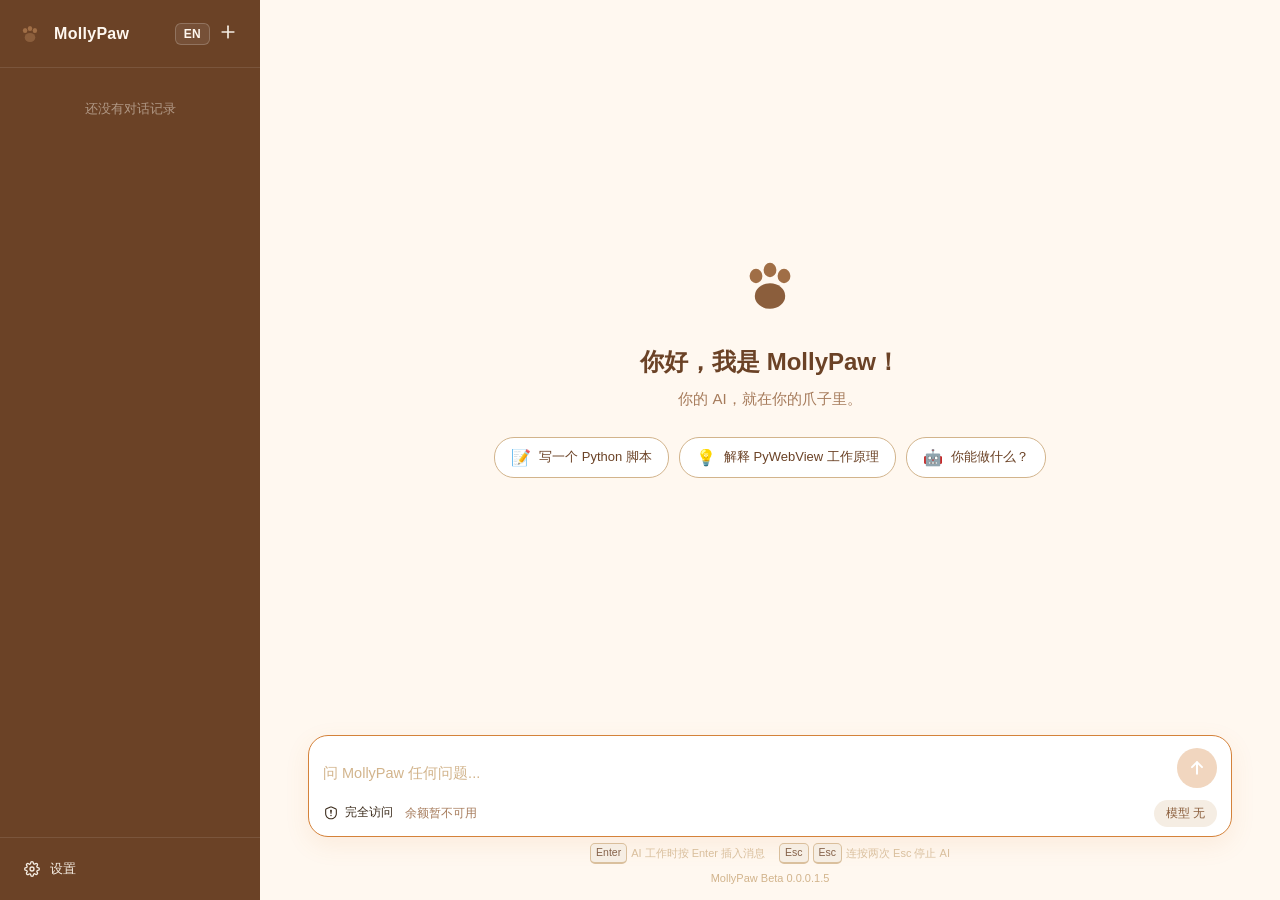
==== commit fe63f509: "fix: 停止按钮真正能秒停 + 工具轮数不设上限 + 发送/停止改圆形 SVG + i18n 补全 停止卡死的根因（用户实测「卡在这个状态半天」）：requests 的读超时是 (30, 300) " ====
--- a/frontend/index.html
+++ b/frontend/index.html
@@ -73,8 +73,26 @@
       <div class="composer">
         <div class="input-wrapper">
           <textarea id="user-input" data-i18n="input_placeholder" data-i18n-attr="placeholder" placeholder="Ask MollyPaw anything..." rows="1"></textarea>
-          <button id="stop-btn" class="stop-btn" type="button" style="display:none;" data-i18n="stop">停止</button>
-          <button id="send-btn" class="send-btn" disabled data-i18n="send">发送</button>
+          <button id="stop-btn" class="stop-btn" type="button" style="display:none;"
+                  data-i18n-attr="title" data-i18n="stop" title="停止">
+            <svg class="icon-stop" viewBox="0 0 24 24" width="18" height="18" aria-hidden="true">
+              <rect x="6.5" y="6.5" width="11" height="11" rx="2.6" fill="currentColor"/>
+            </svg>
+            <!-- 正在停止：方块换成转圈，让人知道已经收到点击、正在打断 -->
+            <svg class="icon-busy" viewBox="0 0 24 24" width="18" height="18" aria-hidden="true"
+                 fill="none" stroke="currentColor" stroke-width="2.6" stroke-linecap="round">
+              <path d="M12 3.5a8.5 8.5 0 1 1-6.01 2.49"/>
+            </svg>
+          </button>
+          <button id="send-btn" class="send-btn" disabled
+                  data-i18n-attr="title" data-i18n="send" title="发送">
+            <svg viewBox="0 0 24 24" width="20" height="20" aria-hidden="true"
+                 fill="none" stroke="currentColor" stroke-width="2.4"
+                 stroke-linecap="round" stroke-linejoin="round">
+              <path d="M12 19V5"/>
+              <path d="M6 11l6-6 6 6"/>
+            </svg>
+          </button>
         </div>
         <div class="input-status">
           <div class="status-left">
@@ -104,7 +122,7 @@
                 </button>
               </div>
             </div>
-            <span id="balance-status">余额暂不可用</span>
+            <span id="balance-status" data-i18n="balance_unavailable">余额暂不可用</span>
           </div>
           <div class="status-right">
             <button id="model-menu-btn" class="status-btn model-menu-btn" type="button">模型</button>
@@ -120,6 +138,16 @@
           </div>
         </div>
       </div>
+      <!-- 键位提示：一行小字，别抢戏，但得让人看得到 -->
+      <div class="kbd-hint-row">
+        <span class="kbd-hint">
+          <kbd>Enter</kbd> <span data-i18n="kbd_hint_insert">AI 工作时按 Enter 插入消息</span>
+        </span>
+        <span class="kbd-hint">
+          <kbd>Esc</kbd><kbd>Esc</kbd> <span data-i18n="kbd_hint_stop">连按两次 Esc 停止 AI</span>
+        </span>
+        <span id="queue-hint" class="queue-hint" hidden></span>
+      </div>
       <p class="input-hint" data-i18n="hint">MollyPaw Beta 0.0.0.1.5</p>
     </div>
   </main>
@@ -179,10 +207,6 @@
               <option value="M">M tokens</option>
             </select>
           </div>
-        </div>
-        <div class="form-group">
-          <label for="cfg-max-tool-rounds">最大工具轮次</label>
-          <input type="number" id="cfg-max-tool-rounds" min="1" max="1000" step="1" placeholder="100">
         </div>
         <div class="form-group">
           <label for="cfg-max-tokens" data-i18n="max_tokens_label">最大输出 tokens</label>
@@ -353,10 +377,6 @@
             </select>
           </div>
           <div class="form-group">
-            <label for="cfg-sleep-max-calls">单任务最大 LLM 调用</label>
-            <input type="number" id="cfg-sleep-max-calls" min="1" max="500" step="1" value="100">
-          </div>
-          <div class="form-group">
             <label>整理任务</label>
             <div id="sleep-task-group" class="sleep-task-group">
               <label><input type="checkbox" value="memory"> 整理记忆</label>
@@ -406,6 +426,44 @@
     </div>
   </div>
 
+  <!-- 自动更新：弹窗确认（带更新内容） + 左下角下载进度 -->
+  <div class="update-overlay" id="update-overlay" style="display:none;">
+    <div class="update-modal">
+      <div class="update-header">
+        
+        <h3 id="update-title" data-i18n="update_title">有新版本可用</h3>
+      </div>
+      <div class="update-versions">
+        <span class="update-from" id="update-from"></span>
+        <span class="update-arrow">&#8594;</span>
+        <span class="update-to" id="update-to"></span>
+      </div>
+      <div class="update-notes-wrap">
+        <div class="update-notes-label" data-i18n="update_notes">更新内容</div>
+        <div class="update-notes" id="update-notes"></div>
+      </div>
+      <div class="update-error" id="update-error" hidden></div>
+      <div class="update-actions">
+        <button id="update-later" class="btn-reject" data-i18n="update_later">稍后再说</button>
+        <button id="update-now" class="btn-approve" data-i18n="update_now">立即更新</button>
+      </div>
+    </div>
+  </div>
+
+  <!-- 左下角下载进度条 -->
+  <div class="update-progress" id="update-progress" hidden>
+    <div class="update-progress-head">
+      <span id="update-progress-label" data-i18n="update_downloading">正在下载新版本</span>
+      <span id="update-progress-pct">0%</span>
+    </div>
+    <div class="update-progress-track">
+      <div class="update-progress-fill" id="update-progress-fill"></div>
+    </div>
+    <div class="update-progress-actions" id="update-progress-actions" hidden>
+      <button id="update-restart" class="btn-approve btn-small" data-i18n="update_restart">重启并安装</button>
+    </div>
+  </div>
+
   <script src="marked.min.js"></script>
   <script src="app.js"></script>
 
--- a/frontend/style.css
+++ b/frontend/style.css
@@ -312,15 +312,16 @@
 }
 #user-input::placeholder { color: var(--tan); }
 
-.send-btn {
-  width: auto;
-  min-width: 58px;
-  height: 36px;
-  padding: 0 14px;
+/* 发送 / 停止：都是一个圆，里面换个图形。
+   发送 = 圆 + 向上箭头；停止 = 圆 + 圆角方块。没有文字，靠 title 提示。 */
+.send-btn,
+.stop-btn {
+  width: 40px;
+  height: 40px;
+  min-width: 40px;
+  padding: 0;
   border: none;
-  border-radius: 9px;
-  font-size: 13px;
-  font-weight: 600;
+  border-radius: 50%;
   background: var(--paw-orange);
   color: var(--pure-white);
   cursor: pointer;
@@ -328,40 +329,85 @@
   align-items: center;
   justify-content: center;
   flex-shrink: 0;
-  transition: opacity 0.15s, transform 0.1s;
-}
-.send-btn:disabled { opacity: 0.35; cursor: default; }
-.send-btn:not(:disabled):hover { opacity: 0.9; }
-.send-btn:not(:disabled):active { transform: scale(0.93); }
+  transition: opacity 0.15s, transform 0.1s, background 0.15s;
+}
+
+.send-btn:disabled { opacity: 0.32; cursor: default; }
+.send-btn:not(:disabled):hover { opacity: 0.92; }
+.send-btn:not(:disabled):active { transform: scale(0.92); }
 
 /* 停止按钮：只在 agent 跑着的时候出现 */
 .stop-btn {
-  height: 36px;
-  padding: 0 14px;
   margin-right: 8px;
-  border: 1.5px solid var(--deep-brown);
-  border-radius: 9px;
-  font-size: 13px;
-  font-weight: 600;
-  font-family: inherit;
-  background: transparent;
-  color: var(--deep-brown);
-  cursor: pointer;
-  display: inline-flex;
-  align-items: center;
-  justify-content: center;
-  flex-shrink: 0;
-  transition: background 0.15s, opacity 0.15s, transform 0.1s;
-}
-.stop-btn:hover:not(:disabled) { background: rgba(107, 66, 38, 0.08); }
-.stop-btn:active:not(:disabled) { transform: scale(0.95); }
+  background: var(--deep-brown);
+}
+
+.stop-btn:hover:not(:disabled) { background: #56341D; }
+.stop-btn:active:not(:disabled) { transform: scale(0.93); }
 .stop-btn:disabled { opacity: 0.5; cursor: default; }
+
+/* 两个按钮里的 svg 都跟着按钮文字色走 */
+.send-btn svg,
+.stop-btn svg { display: block; }
 
 .input-hint {
   text-align: center;
   font-size: 11px;
   color: var(--tan);
   margin-top: 8px;
+}
+
+/* ---- 键位提示 / 排队提示 ---- */
+.kbd-hint-row {
+  display: flex;
+  flex-wrap: wrap;
+  align-items: center;
+  justify-content: center;
+  gap: 14px;
+  margin-top: 6px;
+  font-size: 11px;
+  color: var(--tan);
+}
+
+.kbd-hint {
+  display: inline-flex;
+  align-items: center;
+  gap: 4px;
+  opacity: .82;
+}
+
+.kbd-hint kbd {
+  display: inline-block;
+  min-width: 18px;
+  padding: 1px 5px;
+  border: 1px solid var(--tan);
+  border-bottom-width: 2px;
+  border-radius: 5px;
+  background: var(--warm-white, #F5EDE3);
+  color: var(--deep-brown);
+  font-family: inherit;
+  font-size: 10.5px;
+  line-height: 1.5;
+  text-align: center;
+}
+
+.queue-hint {
+  color: var(--paw-orange);
+  font-weight: 600;
+}
+
+/* 停止中：方块 -> 转圈。
+   转圈是"我收到了你的点击、正在打断"的唯一信号，不然按钮看着像没反应。 */
+.stop-btn .icon-busy { display: none; }
+.stop-btn.stopping { cursor: default; }
+.stop-btn.stopping .icon-stop { display: none; }
+.stop-btn.stopping .icon-busy {
+  display: block;
+  animation: mollypaw-spin .75s linear infinite;
+}
+
+@keyframes mollypaw-spin {
+  to { transform: rotate(360deg); }
 }
 
 /* ---- Settings Modal ---- */
@@ -571,6 +617,34 @@
   display: none;
 }
 .tool-call-indicator.expanded .tc-args {
+  display: block;
+}
+
+.tc-toggle {
+  margin-left: auto;
+  font-size: 11px;
+  color: var(--light-brown);
+  opacity: .75;
+}
+
+.tool-call-indicator .tc-result {
+  margin: 4px 0;
+  padding: 6px 10px;
+  background: rgba(255, 255, 255, .66);
+  border: 1px solid rgba(107, 66, 38, .12);
+  border-radius: 6px;
+  font-family: "SF Mono", "Cascadia Code", "Consolas", monospace;
+  font-size: 11.5px;
+  line-height: 1.5;
+  color: var(--deep-brown);
+  white-space: pre-wrap;
+  word-break: break-word;
+  max-height: 220px;
+  overflow: auto;
+  display: none;
+}
+
+.tool-call-indicator.expanded .tc-result {
   display: block;
 }
 
@@ -1549,3 +1623,445 @@
   line-height: 1.5;
   color: var(--mid-brown);
 }
+
+
+/* ---------- 自动更新 ---------- */
+
+.update-overlay {
+  position: fixed;
+  inset: 0;
+  background: rgba(58, 42, 26, .45);
+  display: flex;
+  align-items: center;
+  justify-content: center;
+  z-index: 3000;
+  padding: 20px;
+}
+
+.update-modal {
+  width: min(560px, 100%);
+  max-height: min(76vh, 640px);
+  display: flex;
+  flex-direction: column;
+  background: #FFF8F0;
+  border: 1px solid rgba(166, 123, 91, .32);
+  border-radius: 16px;
+  box-shadow: 0 18px 48px rgba(107, 66, 38, .26);
+  overflow: hidden;
+}
+
+.update-header {
+  display: flex;
+  align-items: center;
+  gap: 10px;
+  padding: 18px 20px 6px;
+}
+
+.update-header h3 {
+  margin: 0;
+  font-size: 17px;
+  color: #6B4226;
+}
+
+.update-icon { font-size: 20px; }
+
+.update-versions {
+  display: flex;
+  align-items: center;
+  gap: 10px;
+  padding: 0 20px 12px;
+  font-size: 14px;
+  color: #8B5E3C;
+}
+
+.update-from { opacity: .7; }
+.update-arrow { color: #D4823A; font-weight: 700; }
+.update-to { color: #D4823A; font-weight: 700; }
+
+.update-notes-wrap {
+  flex: 1;
+  min-height: 0;
+  display: flex;
+  flex-direction: column;
+  padding: 0 20px;
+}
+
+.update-notes-label {
+  font-size: 12px;
+  letter-spacing: .04em;
+  color: #A67B5B;
+  margin-bottom: 6px;
+}
+
+.update-notes {
+  flex: 1;
+  min-height: 120px;
+  overflow-y: auto;
+  background: #F5EDE3;
+  border: 1px solid rgba(166, 123, 91, .32);
+  border-radius: 10px;
+  padding: 12px 14px;
+  font-size: 13px;
+  line-height: 1.62;
+  color: #6B4226;
+  white-space: pre-wrap;
+  word-break: break-word;
+}
+
+.update-notes h1, .update-notes h2, .update-notes h3 {
+  font-size: 14px;
+  margin: 12px 0 6px;
+  color: #6B4226;
+}
+
+.update-notes ul { margin: 6px 0; padding-left: 20px; }
+.update-notes li { margin: 3px 0; }
+.update-notes code {
+  background: #F5EDE3;
+  border-radius: 4px;
+  padding: 1px 4px;
+  font-size: 12px;
+}
+
+.update-error {
+  margin: 10px 20px 0;
+  padding: 8px 10px;
+  border-radius: 8px;
+  background: #FFF8F0;
+  border: 1px solid rgba(107, 66, 38, .22);
+  color: #A94442;
+  font-size: 13px;
+}
+
+.update-actions {
+  display: flex;
+  justify-content: flex-end;
+  gap: 10px;
+  padding: 16px 20px 18px;
+}
+
+.update-actions button {
+  min-width: 96px;
+  padding: 9px 16px;
+  border-radius: 10px;
+  font-size: 14px;
+  cursor: pointer;
+  border: 1px solid transparent;
+}
+
+.update-actions .btn-approve,
+.update-progress-actions .btn-approve {
+  background: #D4823A;
+  color: #3A2A1A;
+  font-weight: 600;
+}
+
+.update-actions .btn-reject {
+  background: transparent;
+  border-color: #D2B48C;
+  color: #8B5E3C;
+}
+
+.update-progress-actions .btn-small {
+  padding: 6px 12px;
+  border-radius: 8px;
+  font-size: 13px;
+  cursor: pointer;
+  border: 1px solid transparent;
+}
+
+/* 左下角固定进度条 */
+.update-progress {
+  position: fixed;
+  left: 18px;
+  bottom: 18px;
+  width: min(320px, calc(100vw - 36px));
+  background: #FFF8F0;
+  border: 1px solid rgba(166, 123, 91, .32);
+  border-radius: 12px;
+  box-shadow: 0 10px 30px rgba(107, 66, 38, .2);
+  padding: 12px 14px;
+  z-index: 2900;
+}
+
+.update-progress-head {
+  display: flex;
+  justify-content: space-between;
+  align-items: center;
+  font-size: 12px;
+  color: #6B4226;
+  margin-bottom: 8px;
+}
+
+#update-progress-pct { color: #D4823A; font-weight: 700; }
+
+.update-progress-track {
+  height: 6px;
+  border-radius: 999px;
+  background: #F5EDE3;
+  overflow: hidden;
+}
+
+.update-progress-fill {
+  height: 100%;
+  width: 0;
+  border-radius: 999px;
+  background: linear-gradient(90deg, #D4823A, #A67B5B);
+  transition: width .2s ease;
+}
+
+.update-progress-actions { margin-top: 10px; }
+
+/* ---------- 自动更新 ---------- */
+
+.update-overlay {
+  position: fixed;
+  inset: 0;
+  background: rgba(58, 42, 26, .45);
+  display: flex;
+  align-items: center;
+  justify-content: center;
+  z-index: 3000;
+  padding: 20px;
+}
+
+.update-modal {
+  width: min(560px, 100%);
+  max-height: min(76vh, 640px);
+  display: flex;
+  flex-direction: column;
+  background: #FFF8F0;
+  border: 1px solid rgba(166, 123, 91, .32);
+  border-radius: 16px;
+  box-shadow: 0 18px 48px rgba(107, 66, 38, .26);
+  overflow: hidden;
+}
+
+.update-header {
+  display: flex;
+  align-items: center;
+  gap: 10px;
+  padding: 18px 20px 6px;
+}
+
+.update-header h3 {
+  margin: 0;
+  font-size: 17px;
+  color: #6B4226;
+}
+
+.update-icon { font-size: 20px; }
+
+.update-versions {
+  display: flex;
+  align-items: center;
+  gap: 10px;
+  padding: 0 20px 12px;
+  font-size: 14px;
+  color: #8B5E3C;
+}
+
+.update-from { opacity: .7; }
+.update-arrow { color: #D4823A; font-weight: 700; }
+.update-to { color: #D4823A; font-weight: 700; }
+
+.update-notes-wrap {
+  flex: 1;
+  min-height: 0;
+  display: flex;
+  flex-direction: column;
+  padding: 0 20px;
+}
+
+.update-notes-label {
+  font-size: 12px;
+  letter-spacing: .04em;
+  color: #A67B5B;
+  margin-bottom: 6px;
+}
+
+.update-notes {
+  flex: 1;
+  min-height: 120px;
+  overflow-y: auto;
+  background: #F5EDE3;
+  border: 1px solid rgba(166, 123, 91, .32);
+  border-radius: 10px;
+  padding: 12px 14px;
+  font-size: 13px;
+  line-height: 1.62;
+  color: #6B4226;
+  white-space: pre-wrap;
+  word-break: break-word;
+}
+
+.update-notes h1, .update-notes h2, .update-notes h3 {
+  font-size: 14px;
+  margin: 12px 0 6px;
+  color: #6B4226;
+}
+
+.update-notes ul { margin: 6px 0; padding-left: 20px; }
+.update-notes li { margin: 3px 0; }
+.update-notes code {
+  background: #F5EDE3;
+  border-radius: 4px;
+  padding: 1px 4px;
+  font-size: 12px;
+}
+
+.update-error {
+  margin: 10px 20px 0;
+  padding: 8px 10px;
+  border-radius: 8px;
+  background: #FFF8F0;
+  border: 1px solid rgba(107, 66, 38, .22);
+  color: #A94442;
+  font-size: 13px;
+}
+
+.update-actions {
+  display: flex;
+  justify-content: flex-end;
+  gap: 10px;
+  padding: 16px 20px 18px;
+}
+
+.update-actions button {
+  min-width: 96px;
+  padding: 9px 16px;
+  border-radius: 10px;
+  font-size: 14px;
+  cursor: pointer;
+  border: 1px solid transparent;
+}
+
+.update-actions .btn-approve,
+.update-progress-actions .btn-approve {
+  background: #D4823A;
+  color: #3A2A1A;
+  font-weight: 600;
+}
+
+.update-actions .btn-reject {
+  background: transparent;
+  border-color: #D2B48C;
+  color: #8B5E3C;
+}
+
+.update-progress-actions .btn-small {
+  padding: 6px 12px;
+  border-radius: 8px;
+  font-size: 13px;
+  cursor: pointer;
+  border: 1px solid transparent;
+}
+
+/* 左下角固定进度条 */
+.update-progress {
+  position: fixed;
+  left: 18px;
+  bottom: 18px;
+  width: min(320px, calc(100vw - 36px));
+  background: #FFF8F0;
+  border: 1px solid rgba(166, 123, 91, .32);
+  border-radius: 12px;
+  box-shadow: 0 10px 30px rgba(107, 66, 38, .2);
+  padding: 12px 14px;
+  z-index: 2900;
+}
+
+.update-progress-head {
+  display: flex;
+  justify-content: space-between;
+  align-items: center;
+  font-size: 12px;
+  color: #6B4226;
+  margin-bottom: 8px;
+}
+
+#update-progress-pct { color: #D4823A; font-weight: 700; }
+
+.update-progress-track {
+  height: 6px;
+  border-radius: 999px;
+  background: #F5EDE3;
+  overflow: hidden;
+}
+
+.update-progress-fill {
+  height: 100%;
+  width: 0;
+  border-radius: 999px;
+  background: linear-gradient(90deg, #D4823A, #A67B5B);
+  transition: width .2s ease;
+}
+
+.update-progress-actions { margin-top: 10px; }
+
+/* 历史里的工具调用卡片 */
+.tc-history {
+  margin: 10px 0 10px 2px;
+  border-left: 3px solid #D2B48C;
+  padding-left: 12px;
+}
+
+.tc-history .tc-history-head {
+  display: flex;
+  align-items: center;
+  gap: 8px;
+  font-size: 13px;
+  color: #8B5E3C;
+  cursor: pointer;
+  user-select: none;
+}
+
+.tc-history .tc-history-name { font-weight: 600; color: #6B4226; }
+.tc-history .tc-history-toggle { margin-left: auto; font-size: 11px; color: #A67B5B; }
+.tc-history details { margin-top: 6px; }
+.tc-history pre {
+  margin: 4px 0 0;
+  padding: 8px 10px;
+  background: #F5EDE3;
+  border: 1px solid rgba(166, 123, 91, .32);
+  border-radius: 8px;
+  font-size: 12px;
+  line-height: 1.5;
+  color: #6B4226;
+  white-space: pre-wrap;
+  word-break: break-word;
+  max-height: 240px;
+  overflow: auto;
+}
+
+
+/* 通道标记：不用 emoji，改用品牌色小圆点 + 文字
+   （BRAND.md：不要过度装饰） */
+.relay-transport {
+  display: inline-flex;
+  align-items: center;
+  gap: 5px;
+  font-size: 12px;
+  color: var(--light-brown);
+  margin-left: 8px;
+}
+
+.relay-transport::before {
+  content: "";
+  width: 6px;
+  height: 6px;
+  border-radius: 50%;
+  background: var(--tan, #D2B48C);
+}
+
+.relay-transport.via-proxy::before { background: var(--orange, #D4823A); }
+.relay-transport.direct::before { background: var(--light-brown, #A67B5B); }
+
+.relay-pair-guard {
+  margin: 8px 0 0;
+  font-size: 12px;
+  line-height: 1.55;
+  color: var(--light-brown, #A67B5B);
+}
+
+.update-header h3 { letter-spacing: .01em; }
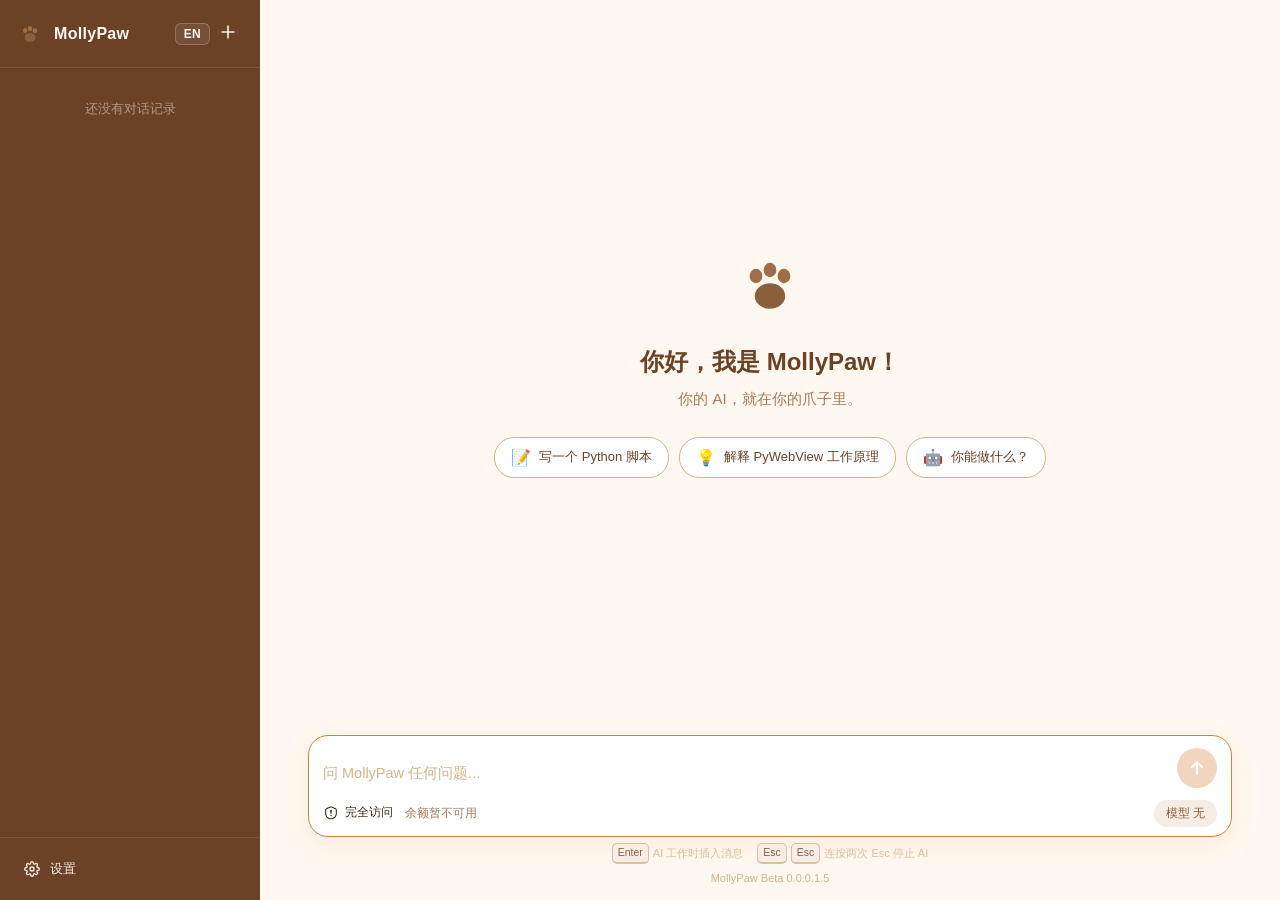
==== commit ccc73dea: "fix: 停止改成「转后台让 AI 处理」+ 睡眠整理一堆硬伤 停止语义（用户定的）：   点停止不再 taskkill 整棵树，而是把正在跑的命令转进后台继续跑，   这样状态不丢、UI 也不会卡在" ====
--- a/frontend/index.html
+++ b/frontend/index.html
@@ -148,6 +148,14 @@
         </span>
         <span id="queue-hint" class="queue-hint" hidden></span>
       </div>
+      <!-- 后台进程提示：点了停止之后命令没被杀，转后台继续跑。
+           这里是给用户看的出口 —— 他不想让它们继续跑，可以直接杀。 -->
+      <div id="bg-notice" class="bg-notice" hidden>
+        <span class="bg-notice-dot" aria-hidden="true"></span>
+        <span id="bg-notice-text" class="bg-notice-text"></span>
+        <button id="bg-kill" class="bg-notice-btn" type="button"
+                data-i18n="bg_kill_all">全部终止</button>
+      </div>
       <p class="input-hint" data-i18n="hint">MollyPaw Beta 0.0.0.1.5</p>
     </div>
   </main>
@@ -377,6 +385,11 @@
             </select>
           </div>
           <div class="form-group">
+            <label for="cfg-sleep-idle" data-i18n="sleep_idle">空闲多少分钟后整理</label>
+            <input id="cfg-sleep-idle" type="number" min="0.5" step="0.5" value="10">
+            <small class="form-hint" data-i18n="sleep_idle_hint">这段时间里没有任何操作才会开始，你在用就不会整理。</small>
+          </div>
+          <div class="form-group">
             <label>整理任务</label>
             <div id="sleep-task-group" class="sleep-task-group">
               <label><input type="checkbox" value="memory"> 整理记忆</label>
--- a/frontend/style.css
+++ b/frontend/style.css
@@ -395,6 +395,58 @@
   color: var(--paw-orange);
   font-weight: 600;
 }
+
+/* ---- 后台进程提示 ----
+   停止不再等于杀进程：命令转后台继续跑，这条提示告诉用户它还在，
+   顺手给个"全部终止"的出口。别做得像警告条，它只是个状态。 */
+.bg-notice {
+  display: flex;
+  align-items: center;
+  gap: 8px;
+  margin-top: 6px;
+  padding: 6px 10px;
+  border: 1px solid var(--tan);
+  border-radius: 10px;
+  background: var(--warm-gray);
+  color: var(--deep-brown);
+  font-size: 11.5px;
+  line-height: 1.5;
+}
+
+.bg-notice[hidden] { display: none; }
+
+.bg-notice-dot {
+  flex: none;
+  width: 7px;
+  height: 7px;
+  border-radius: 50%;
+  background: var(--paw-orange);
+  animation: mollypaw-pulse 1.8s ease-in-out infinite;
+}
+
+@keyframes mollypaw-pulse {
+  0%, 100% { opacity: 1; }
+  50% { opacity: .35; }
+}
+
+.bg-notice-text { flex: 1 1 auto; }
+
+.bg-notice-btn {
+  flex: none;
+  padding: 3px 10px;
+  border: 1px solid var(--mid-brown);
+  border-radius: 999px;
+  background: transparent;
+  color: var(--deep-brown);
+  font-family: inherit;
+  font-size: 11px;
+  font-weight: 600;
+  cursor: pointer;
+  transition: background .15s ease, color .15s ease;
+}
+
+.bg-notice-btn:hover { background: var(--mid-brown); color: var(--cream); }
+.bg-notice-btn:disabled { opacity: .55; cursor: default; }
 
 /* 停止中：方块 -> 转圈。
    转圈是"我收到了你的点击、正在打断"的唯一信号，不然按钮看着像没反应。 */
